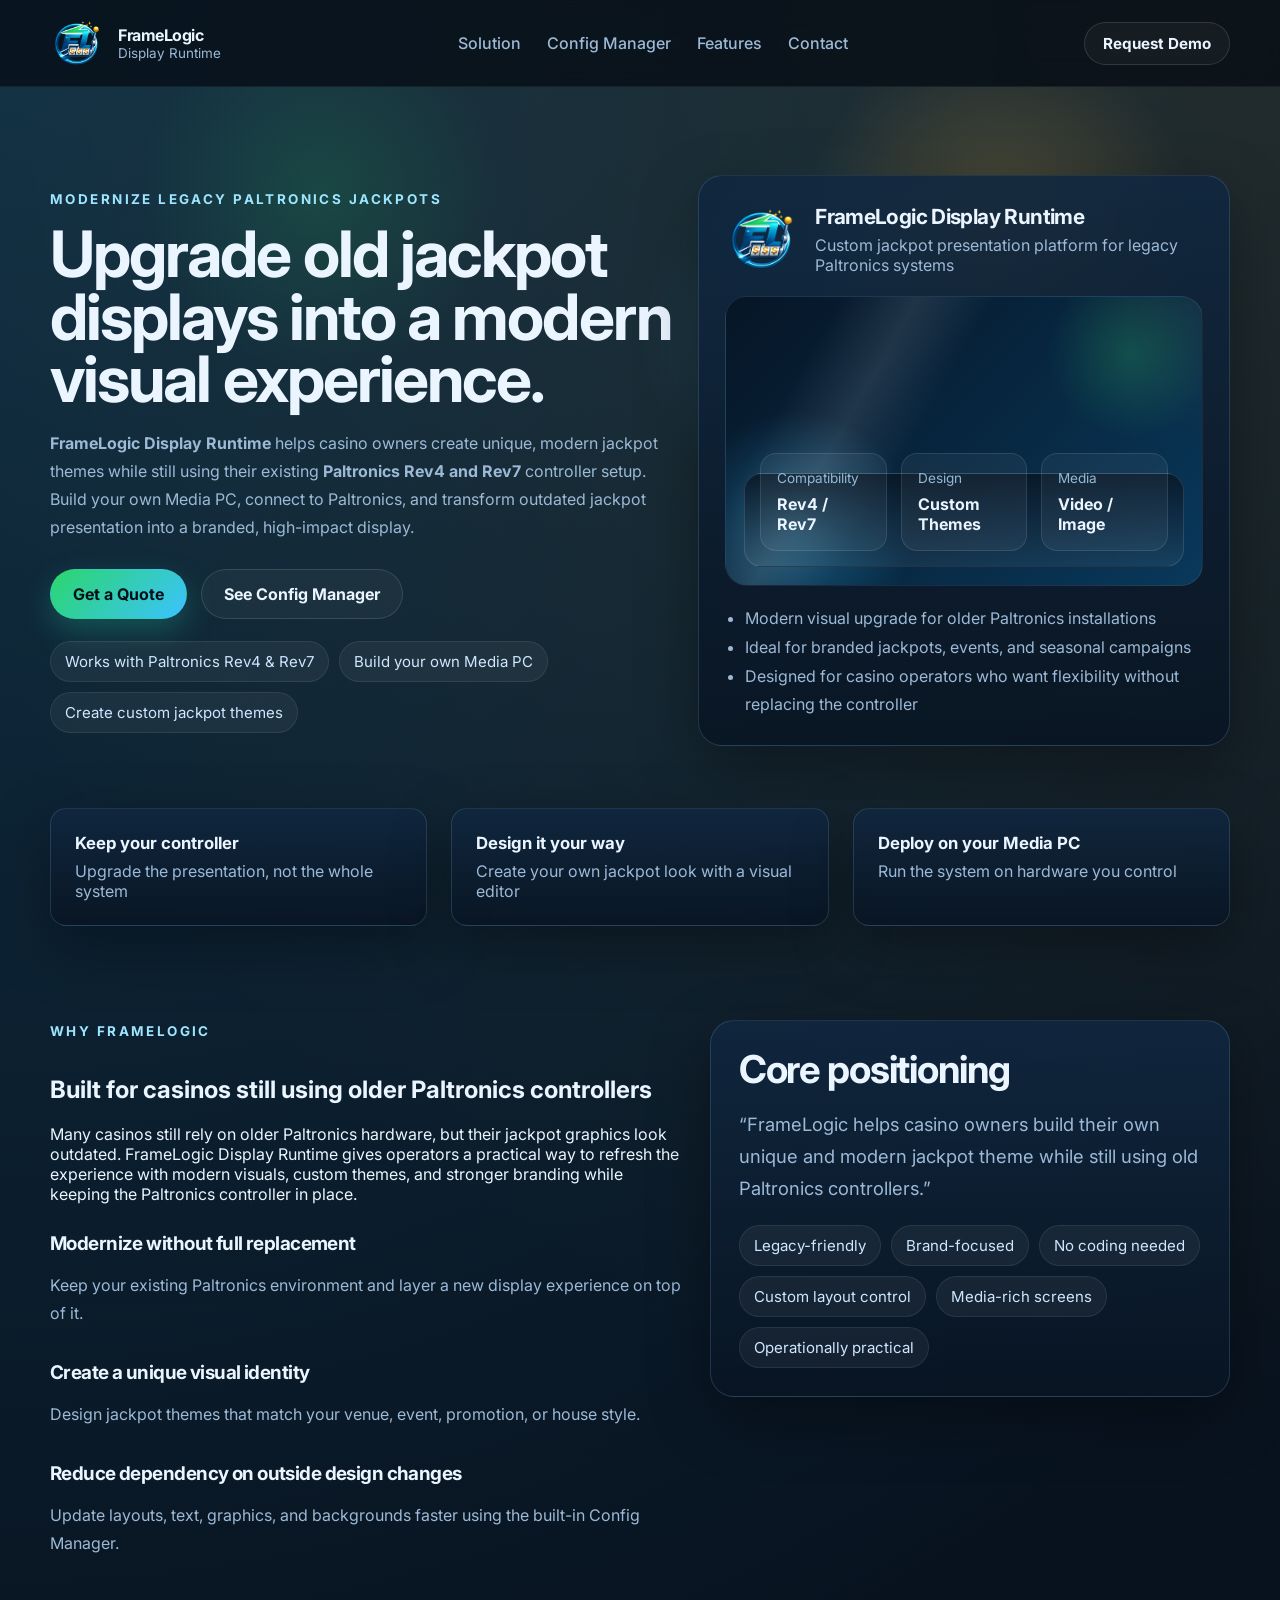
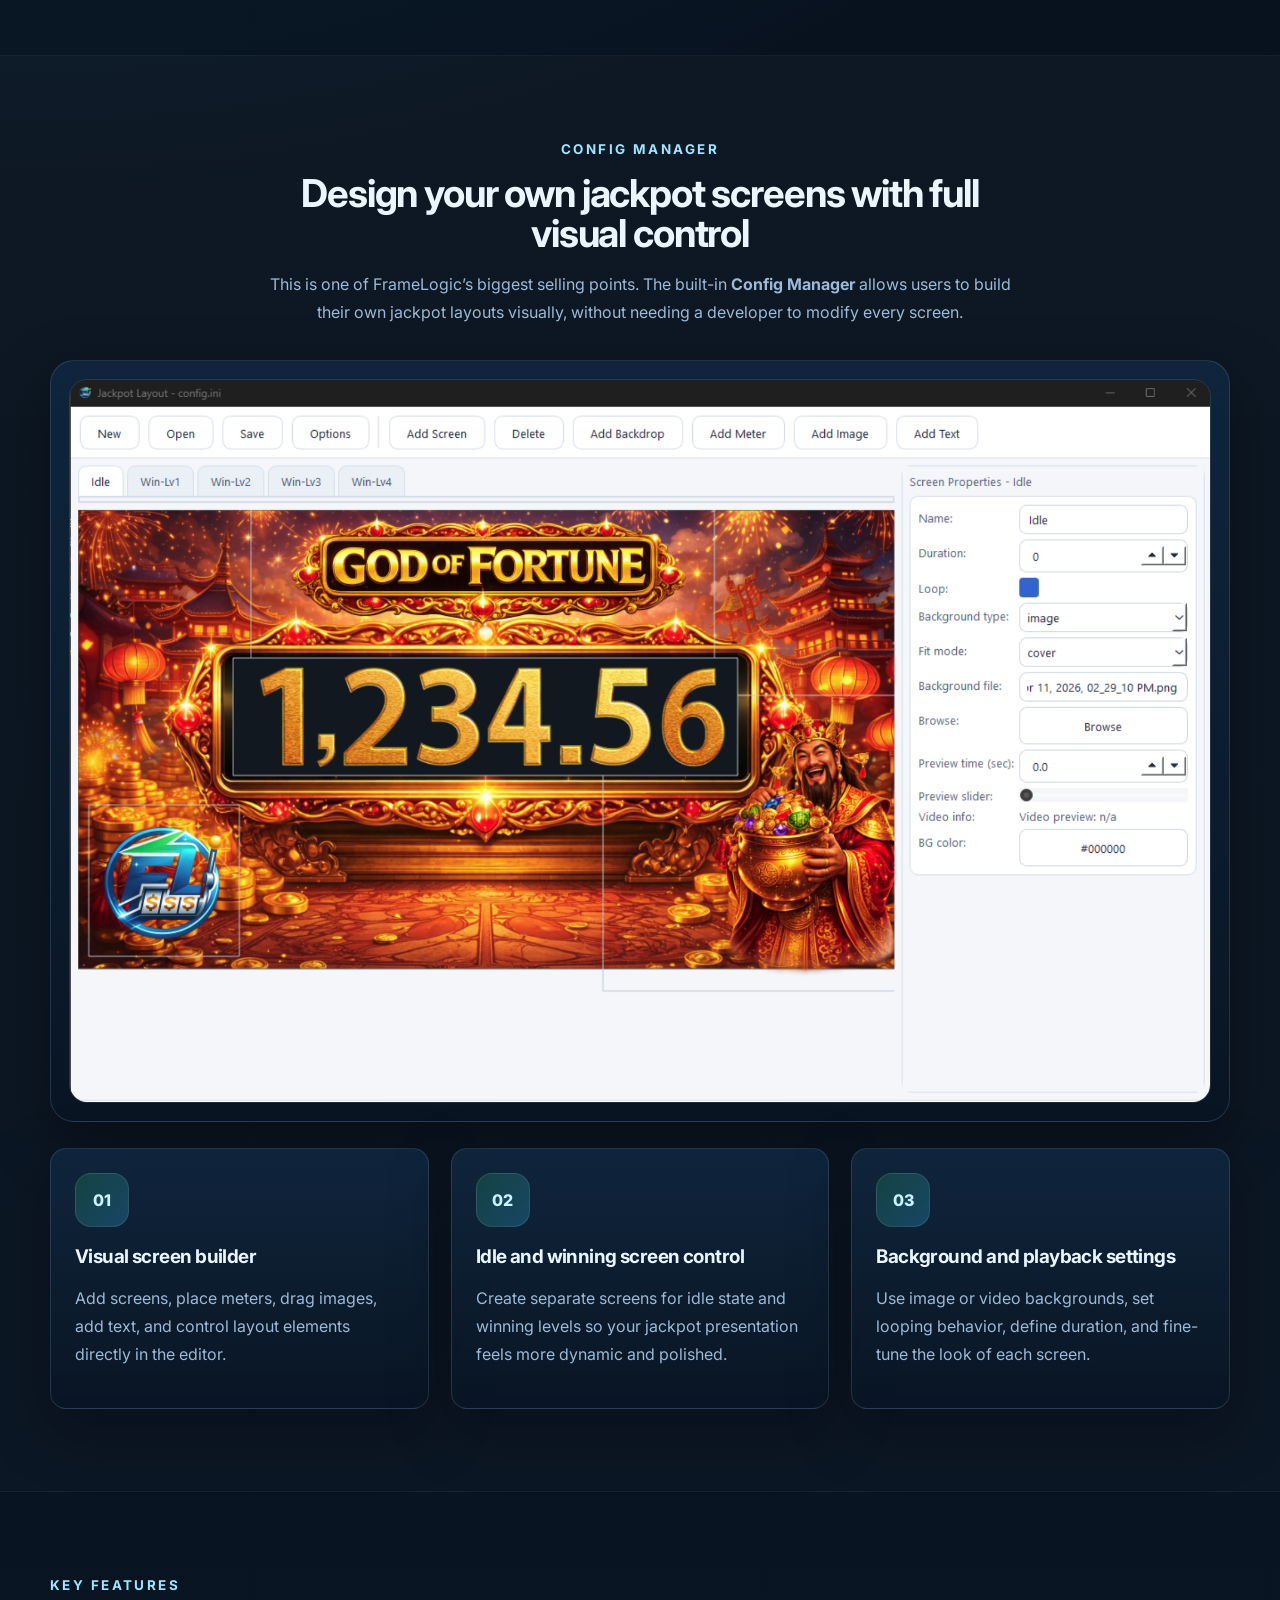
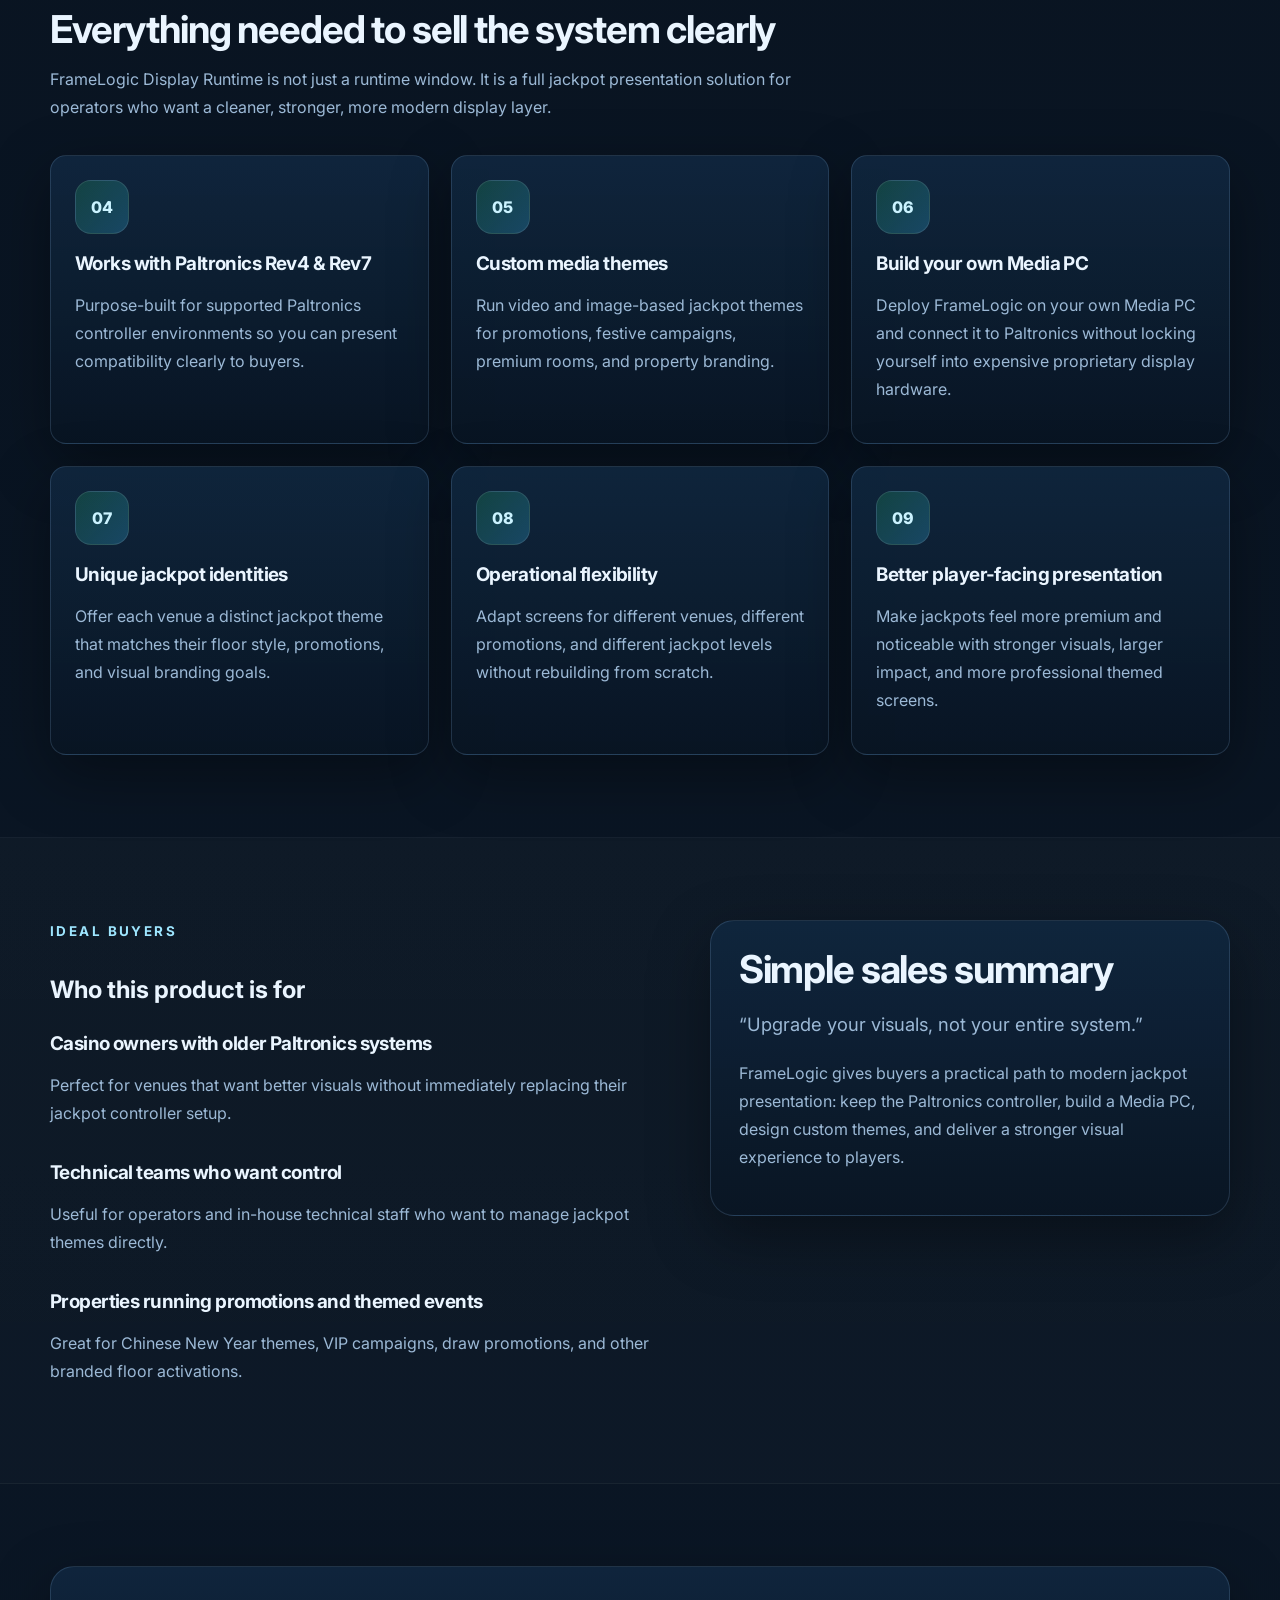
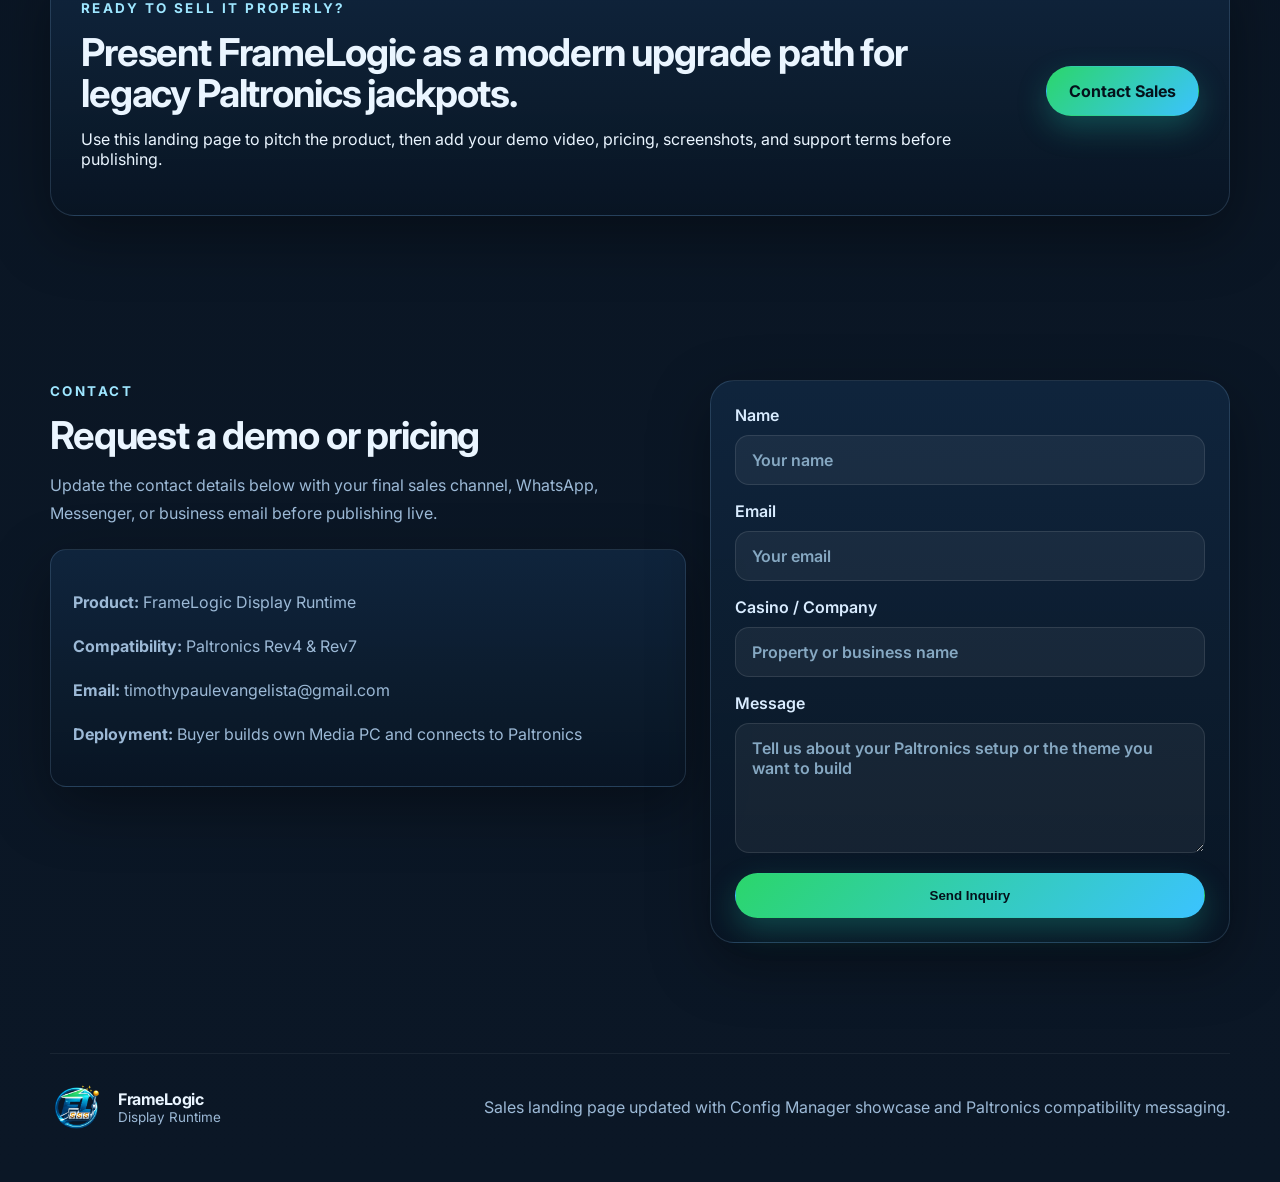
==== index.html @ c055e57c "Add files via upload" ====
<!DOCTYPE html>
<html lang="en">
<head>
  <meta charset="UTF-8" />
  <meta name="viewport" content="width=device-width, initial-scale=1.0" />
  <title>FrameLogic Display Runtime</title>
  <meta name="description" content="FrameLogic Display Runtime modernizes legacy Paltronics jackpot displays with custom themes, visual layout control, and media-rich jackpot presentation for Rev4 and Rev7 systems." />
  <link rel="preconnect" href="https://fonts.googleapis.com">
  <link rel="preconnect" href="https://fonts.gstatic.com" crossorigin>
  <link href="https://fonts.googleapis.com/css2?family=Inter:wght@400;500;600;700;800&display=swap" rel="stylesheet">
  <link rel="stylesheet" href="styles.css" />
</head>
<body>
  <header class="site-header">
    <div class="container nav-wrap">
      <a class="brand" href="#top">
        <img src="logo.png" alt="FrameLogic logo" class="brand-logo" />
        <div>
          <strong>FrameLogic</strong>
          <span>Display Runtime</span>
        </div>
      </a>

      <nav class="nav">
        <a href="#solution">Solution</a>
        <a href="#config-manager">Config Manager</a>
        <a href="#features">Features</a>
        <a href="#contact">Contact</a>
      </nav>

      <a class="btn btn-sm btn-outline" href="#contact">Request Demo</a>
    </div>
  </header>

  <main id="top">
    <section class="hero">
      <div class="hero-bg"></div>
      <div class="container hero-grid">
        <div class="hero-copy reveal">
          <span class="eyebrow">Modernize legacy Paltronics jackpots</span>
          <h1>Upgrade old jackpot displays into a modern visual experience.</h1>
          <p class="lead">
            <strong>FrameLogic Display Runtime</strong> helps casino owners create unique, modern jackpot themes while still using their existing <strong>Paltronics Rev4 and Rev7</strong> controller setup. Build your own Media PC, connect to Paltronics, and transform outdated jackpot presentation into a branded, high-impact display.
          </p>

          <div class="hero-actions">
            <a href="#contact" class="btn btn-primary">Get a Quote</a>
            <a href="#config-manager" class="btn btn-secondary">See Config Manager</a>
          </div>

          <div class="hero-points">
            <span>Works with Paltronics Rev4 &amp; Rev7</span>
            <span>Build your own Media PC</span>
            <span>Create custom jackpot themes</span>
          </div>
        </div>

        <div class="hero-card reveal delay-1">
          <div class="product-panel">
            <div class="panel-top">
              <img src="logo.png" alt="FrameLogic logo" />
              <div>
                <h2>FrameLogic Display Runtime</h2>
                <p>Custom jackpot presentation platform for legacy Paltronics systems</p>
              </div>
            </div>

            <div class="mock-screen">
              <div class="mock-overlay"></div>
              <div class="mock-stats">
                <div>
                  <span>Compatibility</span>
                  <strong>Rev4 / Rev7</strong>
                </div>
                <div>
                  <span>Design</span>
                  <strong>Custom Themes</strong>
                </div>
                <div>
                  <span>Media</span>
                  <strong>Video / Image</strong>
                </div>
              </div>
            </div>

            <ul class="mini-list">
              <li>Modern visual upgrade for older Paltronics installations</li>
              <li>Ideal for branded jackpots, events, and seasonal campaigns</li>
              <li>Designed for casino operators who want flexibility without replacing the controller</li>
            </ul>
          </div>
        </div>
      </div>
    </section>

    <section class="trust-strip">
      <div class="container trust-grid">
        <div><strong>Keep your controller</strong><span>Upgrade the presentation, not the whole system</span></div>
        <div><strong>Design it your way</strong><span>Create your own jackpot look with a visual editor</span></div>
        <div><strong>Deploy on your Media PC</strong><span>Run the system on hardware you control</span></div>
      </div>
    </section>

    <section id="solution" class="section">
      <div class="container two-col solution-grid">
        <div class="reveal">
          <span class="eyebrow">Why FrameLogic</span>
          <h2>Built for casinos still using older Paltronics controllers</h2>
          <p>
            Many casinos still rely on older Paltronics hardware, but their jackpot graphics look outdated. FrameLogic Display Runtime gives operators a practical way to refresh the experience with modern visuals, custom themes, and stronger branding while keeping the Paltronics controller in place.
          </p>
          <div class="advantage-list">
            <div>
              <h3>Modernize without full replacement</h3>
              <p>Keep your existing Paltronics environment and layer a new display experience on top of it.</p>
            </div>
            <div>
              <h3>Create a unique visual identity</h3>
              <p>Design jackpot themes that match your venue, event, promotion, or house style.</p>
            </div>
            <div>
              <h3>Reduce dependency on outside design changes</h3>
              <p>Update layouts, text, graphics, and backgrounds faster using the built-in Config Manager.</p>
            </div>
          </div>
        </div>

        <div class="value-box reveal delay-1">
          <h3>Core positioning</h3>
          <p class="quote">“FrameLogic helps casino owners build their own unique and modern jackpot theme while still using old Paltronics controllers.”</p>
          <div class="value-pills">
            <span>Legacy-friendly</span>
            <span>Brand-focused</span>
            <span>No coding needed</span>
            <span>Custom layout control</span>
            <span>Media-rich screens</span>
            <span>Operationally practical</span>
          </div>
        </div>
      </div>
    </section>

    <section id="config-manager" class="section section-alt">
      <div class="container">
        <div class="section-heading reveal narrow-center">
          <span class="eyebrow">Config Manager</span>
          <h2>Design your own jackpot screens with full visual control</h2>
          <p>
            This is one of FrameLogic’s biggest selling points. The built-in <strong>Config Manager</strong> allows users to build their own jackpot layouts visually, without needing a developer to modify every screen.
          </p>
        </div>

        <div class="showcase-card reveal">
          <img src="config-manager.png" alt="FrameLogic Config Manager screenshot showing jackpot layout editor" class="showcase-image" />
        </div>

        <div class="card-grid three top-gap">
          <article class="feature-card reveal">
            <div class="icon">01</div>
            <h3>Visual screen builder</h3>
            <p>Add screens, place meters, drag images, add text, and control layout elements directly in the editor.</p>
          </article>

          <article class="feature-card reveal delay-1">
            <div class="icon">02</div>
            <h3>Idle and winning screen control</h3>
            <p>Create separate screens for idle state and winning levels so your jackpot presentation feels more dynamic and polished.</p>
          </article>

          <article class="feature-card reveal delay-2">
            <div class="icon">03</div>
            <h3>Background and playback settings</h3>
            <p>Use image or video backgrounds, set looping behavior, define duration, and fine-tune the look of each screen.</p>
          </article>
        </div>
      </div>
    </section>

    <section id="features" class="section">
      <div class="container">
        <div class="section-heading reveal">
          <span class="eyebrow">Key features</span>
          <h2>Everything needed to sell the system clearly</h2>
          <p>
            FrameLogic Display Runtime is not just a runtime window. It is a full jackpot presentation solution for operators who want a cleaner, stronger, more modern display layer.
          </p>
        </div>

        <div class="card-grid three">
          <article class="feature-card reveal">
            <div class="icon">04</div>
            <h3>Works with Paltronics Rev4 &amp; Rev7</h3>
            <p>Purpose-built for supported Paltronics controller environments so you can present compatibility clearly to buyers.</p>
          </article>

          <article class="feature-card reveal delay-1">
            <div class="icon">05</div>
            <h3>Custom media themes</h3>
            <p>Run video and image-based jackpot themes for promotions, festive campaigns, premium rooms, and property branding.</p>
          </article>

          <article class="feature-card reveal delay-2">
            <div class="icon">06</div>
            <h3>Build your own Media PC</h3>
            <p>Deploy FrameLogic on your own Media PC and connect it to Paltronics without locking yourself into expensive proprietary display hardware.</p>
          </article>

          <article class="feature-card reveal">
            <div class="icon">07</div>
            <h3>Unique jackpot identities</h3>
            <p>Offer each venue a distinct jackpot theme that matches their floor style, promotions, and visual branding goals.</p>
          </article>

          <article class="feature-card reveal delay-1">
            <div class="icon">08</div>
            <h3>Operational flexibility</h3>
            <p>Adapt screens for different venues, different promotions, and different jackpot levels without rebuilding from scratch.</p>
          </article>

          <article class="feature-card reveal delay-2">
            <div class="icon">09</div>
            <h3>Better player-facing presentation</h3>
            <p>Make jackpots feel more premium and noticeable with stronger visuals, larger impact, and more professional themed screens.</p>
          </article>
        </div>
      </div>
    </section>

    <section class="section section-alt">
      <div class="container two-col">
        <div class="reveal">
          <span class="eyebrow">Ideal buyers</span>
          <h2>Who this product is for</h2>
          <div class="advantage-list">
            <div>
              <h3>Casino owners with older Paltronics systems</h3>
              <p>Perfect for venues that want better visuals without immediately replacing their jackpot controller setup.</p>
            </div>
            <div>
              <h3>Technical teams who want control</h3>
              <p>Useful for operators and in-house technical staff who want to manage jackpot themes directly.</p>
            </div>
            <div>
              <h3>Properties running promotions and themed events</h3>
              <p>Great for Chinese New Year themes, VIP campaigns, draw promotions, and other branded floor activations.</p>
            </div>
          </div>
        </div>

        <div class="value-box reveal delay-1">
          <h3>Simple sales summary</h3>
          <p class="quote">“Upgrade your visuals, not your entire system.”</p>
          <p>
            FrameLogic gives buyers a practical path to modern jackpot presentation: keep the Paltronics controller, build a Media PC, design custom themes, and deliver a stronger visual experience to players.
          </p>
        </div>
      </div>
    </section>

    <section class="section cta-section">
      <div class="container cta-box reveal">
        <div>
          <span class="eyebrow">Ready to sell it properly?</span>
          <h2>Present FrameLogic as a modern upgrade path for legacy Paltronics jackpots.</h2>
          <p>
            Use this landing page to pitch the product, then add your demo video, pricing, screenshots, and support terms before publishing.
          </p>
        </div>
        <a href="#contact" class="btn btn-primary">Contact Sales</a>
      </div>
    </section>

    <section id="contact" class="section">
      <div class="container two-col contact-grid">
        <div class="reveal">
          <span class="eyebrow">Contact</span>
          <h2>Request a demo or pricing</h2>
          <p>
            Update the contact details below with your final sales channel, WhatsApp, Messenger, or business email before publishing live.
          </p>
          <div class="contact-card">
            <p><strong>Product:</strong> FrameLogic Display Runtime</p>
            <p><strong>Compatibility:</strong> Paltronics Rev4 &amp; Rev7</p>
            <p><strong>Email:</strong> timothypaulevangelista@gmail.com</p>
            <p><strong>Deployment:</strong> Buyer builds own Media PC and connects to Paltronics</p>
          </div>
        </div>

        <form class="contact-form reveal delay-1" onsubmit="event.preventDefault(); alert('This is a demo landing page. Connect this form to your email service or backend before going live.');">
          <label>
            Name
            <input type="text" placeholder="Your name" required>
          </label>
          <label>
            Email
            <input type="email" placeholder="Your email" required>
          </label>
          <label>
            Casino / Company
            <input type="text" placeholder="Property or business name">
          </label>
          <label>
            Message
            <textarea rows="5" placeholder="Tell us about your Paltronics setup or the theme you want to build"></textarea>
          </label>
          <button type="submit" class="btn btn-primary btn-full">Send Inquiry</button>
        </form>
      </div>
    </section>
  </main>

  <footer class="site-footer">
    <div class="container footer-wrap">
      <div class="brand footer-brand">
        <img src="logo.png" alt="FrameLogic logo" class="brand-logo" />
        <div>
          <strong>FrameLogic</strong>
          <span>Display Runtime</span>
        </div>
      </div>
      <p>Sales landing page updated with Config Manager showcase and Paltronics compatibility messaging.</p>
    </div>
  </footer>

  <script src="script.js"></script>
</body>
</html>
---- styles.css ----
:root {
  --bg: #07111d;
  --panel: rgba(11, 25, 41, 0.78);
  --panel-solid: #0d1d30;
  --panel-soft: #102740;
  --text: #eaf5ff;
  --muted: #9cb9d6;
  --line: rgba(145, 190, 230, 0.18);
  --blue: #3bc3ff;
  --blue-deep: #0d8cff;
  --green: #2bd66b;
  --gold: #ffbf47;
  --shadow: 0 20px 60px rgba(0, 0, 0, 0.35);
  --radius: 24px;
  --radius-sm: 16px;
  --container: 1180px;
}

* { box-sizing: border-box; }
html { scroll-behavior: smooth; }
body {
  margin: 0;
  font-family: 'Inter', system-ui, sans-serif;
  background:
    radial-gradient(circle at top right, rgba(255, 191, 71, 0.10), transparent 24%),
    radial-gradient(circle at top left, rgba(59, 195, 255, 0.18), transparent 30%),
    linear-gradient(180deg, #07111d 0%, #0b1726 100%);
  color: var(--text);
}

a { color: inherit; text-decoration: none; }
img { display: block; max-width: 100%; }

.container {
  width: min(var(--container), calc(100% - 32px));
  margin: 0 auto;
}

.site-header {
  position: sticky;
  top: 0;
  z-index: 50;
  background: rgba(5, 11, 19, 0.72);
  backdrop-filter: blur(14px);
  border-bottom: 1px solid rgba(255,255,255,0.06);
}

.nav-wrap,
.footer-wrap,
.two-col,
.hero-grid,
.trust-grid,
.cta-box,
.contact-grid {
  display: grid;
  gap: 24px;
}

.nav-wrap {
  grid-template-columns: auto 1fr auto;
  align-items: center;
  padding: 16px 0;
}

.brand {
  display: inline-flex;
  align-items: center;
  gap: 14px;
}

.brand-logo {
  width: 54px;
  height: 54px;
  object-fit: contain;
}

.brand strong,
.panel-top h2,
.section-heading h2,
.hero h1,
.value-box h3,
.cta-box h2,
.contact-grid h2,
.feature-card h3,
.use-card h3,
.advantage-list h3 {
  letter-spacing: -0.03em;
}

.brand span {
  display: block;
  font-size: 0.84rem;
  color: var(--muted);
}

.nav {
  display: inline-flex;
  justify-content: center;
  gap: 26px;
  color: var(--muted);
  font-weight: 500;
}

.nav a:hover { color: white; }

.btn {
  display: inline-flex;
  justify-content: center;
  align-items: center;
  gap: 10px;
  padding: 14px 22px;
  border-radius: 999px;
  font-weight: 700;
  border: 1px solid transparent;
  transition: transform .22s ease, box-shadow .22s ease, background .22s ease;
}
.btn:hover { transform: translateY(-2px); }
.btn-sm { padding: 11px 18px; font-size: 0.95rem; }
.btn-primary {
  color: #04111b;
  background: linear-gradient(135deg, var(--green), var(--blue));
  box-shadow: 0 12px 30px rgba(31, 197, 168, 0.28);
}
.btn-secondary,
.btn-outline {
  color: var(--text);
  background: rgba(255,255,255,0.04);
  border-color: rgba(255,255,255,0.12);
}
.btn-full { width: 100%; }

.hero {
  position: relative;
  overflow: clip;
  padding: 88px 0 54px;
}

.hero-bg {
  position: absolute;
  inset: 0;
  background:
    radial-gradient(circle at 78% 20%, rgba(255, 191, 71, 0.22), transparent 17%),
    radial-gradient(circle at 65% 35%, rgba(59, 195, 255, 0.20), transparent 20%),
    radial-gradient(circle at 25% 15%, rgba(43, 214, 107, 0.14), transparent 16%);
  pointer-events: none;
}

.hero-grid {
  grid-template-columns: 1.08fr 0.92fr;
  align-items: center;
}

.eyebrow {
  display: inline-block;
  margin-bottom: 16px;
  color: #9ee6ff;
  font-size: 0.84rem;
  text-transform: uppercase;
  letter-spacing: 0.18em;
  font-weight: 700;
}

.hero h1 {
  margin: 0 0 18px;
  font-size: clamp(2.6rem, 5vw, 5rem);
  line-height: 0.98;
}

.lead,
.section-heading p,
.advantage-list p,
.use-card p,
.feature-card p,
.contact-grid p,
.value-box p,
.hero-copy p {
  color: var(--muted);
  line-height: 1.75;
}

.hero-actions {
  display: flex;
  flex-wrap: wrap;
  gap: 14px;
  margin: 28px 0 22px;
}

.hero-points {
  display: flex;
  flex-wrap: wrap;
  gap: 10px;
}

.hero-points span,
.value-pills span {
  padding: 10px 14px;
  border-radius: 999px;
  background: rgba(255,255,255,0.05);
  border: 1px solid rgba(255,255,255,0.08);
  color: #cde7ff;
  font-size: 0.94rem;
}

.hero-card,
.feature-card,
.use-card,
.value-box,
.contact-card,
.contact-form,
.cta-box,
.trust-grid > div,
.showcase-card {
  border: 1px solid var(--line);
  background: linear-gradient(180deg, rgba(16, 39, 64, 0.88), rgba(9, 21, 35, 0.92));
  box-shadow: var(--shadow);
}

.hero-card,
.value-box,
.contact-form,
.cta-box,
.showcase-card { border-radius: var(--radius); }
.feature-card,
.use-card,
.contact-card,
.trust-grid > div { border-radius: var(--radius-sm); }

.product-panel { padding: 26px; }
.panel-top {
  display: flex;
  gap: 16px;
  align-items: center;
  margin-bottom: 20px;
}
.panel-top img {
  width: 74px;
  height: 74px;
  object-fit: contain;
}
.panel-top h2 {
  margin: 0 0 6px;
  font-size: 1.3rem;
}
.panel-top p {
  margin: 0;
  color: var(--muted);
}

.mock-screen {
  position: relative;
  min-height: 290px;
  border-radius: 22px;
  overflow: hidden;
  background:
    linear-gradient(135deg, rgba(6, 21, 38, 0.85), rgba(7, 58, 92, 0.75)),
    radial-gradient(circle at top right, rgba(255,191,71,.25), transparent 26%),
    linear-gradient(135deg, #091728, #0f3459);
  border: 1px solid rgba(255,255,255,0.08);
}

.mock-screen::before {
  content: "";
  position: absolute;
  inset: 0;
  background:
    linear-gradient(120deg, transparent 18%, rgba(255,255,255,0.10) 30%, transparent 42%),
    radial-gradient(circle at 15% 80%, rgba(59,195,255,0.32), transparent 25%),
    radial-gradient(circle at 85% 20%, rgba(43,214,107,0.20), transparent 18%);
  animation: sweep 6s linear infinite;
}

.mock-overlay {
  position: absolute;
  inset: auto 18px 18px 18px;
  height: 94px;
  border-radius: 18px;
  background: linear-gradient(180deg, rgba(8,20,34,.76), rgba(255,255,255,.06));
  border: 1px solid rgba(255,255,255,0.12);
  backdrop-filter: blur(5px);
}

.mock-stats {
  position: absolute;
  inset: auto 34px 34px 34px;
  display: grid;
  grid-template-columns: repeat(3, 1fr);
  gap: 14px;
}

.mock-stats div {
  padding: 16px;
  border-radius: 16px;
  background: rgba(255,255,255,0.05);
  border: 1px solid rgba(255,255,255,0.10);
}

.mock-stats span {
  display: block;
  margin-bottom: 8px;
  color: #91bad7;
  font-size: 0.85rem;
}
.mock-stats strong {
  font-size: 1rem;
}

.mini-list {
  margin: 18px 0 0;
  padding-left: 20px;
  color: var(--muted);
  line-height: 1.8;
}

.trust-strip {
  padding: 8px 0 12px;
}
.trust-grid {
  grid-template-columns: repeat(3, 1fr);
}
.trust-grid > div {
  padding: 24px;
}
.trust-grid strong {
  display: block;
  margin-bottom: 8px;
  font-size: 1.05rem;
}
.trust-grid span { color: var(--muted); }

.section {
  padding: 82px 0;
}
.section-alt {
  background: linear-gradient(180deg, rgba(255,255,255,0.02), rgba(255,255,255,0.01));
  border-top: 1px solid rgba(255,255,255,0.04);
  border-bottom: 1px solid rgba(255,255,255,0.04);
}

.section-heading {
  max-width: 760px;
  margin-bottom: 34px;
}
.narrow-center {
  margin-left: auto;
  margin-right: auto;
  text-align: center;
}
.section-heading h2,
.contact-grid h2,
.cta-box h2,
.value-box h3 {
  margin: 0 0 16px;
  font-size: clamp(2rem, 3vw, 3.2rem);
  line-height: 1.05;
}

.card-grid {
  display: grid;
  gap: 22px;
}
.card-grid.three { grid-template-columns: repeat(3, 1fr); }
.top-gap { margin-top: 26px; }

.feature-card,
.use-card {
  padding: 24px;
}

.icon {
  width: 54px;
  height: 54px;
  display: grid;
  place-items: center;
  margin-bottom: 18px;
  border-radius: 16px;
  background: linear-gradient(135deg, rgba(43,214,107,0.18), rgba(59,195,255,0.24));
  border: 1px solid rgba(255,255,255,0.1);
  font-weight: 800;
  color: #cbf3ff;
}

.feature-card h3,
.use-card h3,
.advantage-list h3 {
  margin: 0 0 12px;
  font-size: 1.18rem;
}

.two-col {
  grid-template-columns: 1.1fr 0.9fr;
  align-items: start;
}
.advantage-list {
  display: grid;
  gap: 18px;
  margin-top: 28px;
}
.value-box {
  padding: 28px;
}
.quote {
  font-size: 1.15rem;
  color: #dcecff;
}
.value-pills {
  display: flex;
  flex-wrap: wrap;
  gap: 10px;
  margin-top: 20px;
}

.showcase-card {
  padding: 18px;
  overflow: hidden;
}
.showcase-image {
  width: 100%;
  border-radius: 18px;
  border: 1px solid rgba(255,255,255,0.10);
}

.cta-box {
  grid-template-columns: 1fr auto;
  align-items: center;
  padding: 30px;
}

.contact-grid { align-items: start; }
.contact-card {
  padding: 22px;
  margin-top: 22px;
}
.contact-form {
  padding: 24px;
}
.contact-form label {
  display: block;
  margin-bottom: 16px;
  color: #d9ecff;
  font-weight: 600;
}
.contact-form input,
.contact-form textarea {
  width: 100%;
  margin-top: 10px;
  padding: 14px 16px;
  border-radius: 14px;
  border: 1px solid rgba(255,255,255,0.10);
  background: rgba(255,255,255,0.05);
  color: white;
  font: inherit;
}
.contact-form input::placeholder,
.contact-form textarea::placeholder { color: #86a8c2; }

.site-footer {
  padding: 28px 0 48px;
}
.footer-wrap {
  grid-template-columns: auto 1fr;
  align-items: center;
  border-top: 1px solid rgba(255,255,255,0.06);
  padding-top: 26px;
}
.footer-wrap p {
  margin: 0;
  text-align: right;
  color: var(--muted);
}

.reveal {
  opacity: 0;
  transform: translateY(18px);
  transition: opacity .7s ease, transform .7s ease;
}
.reveal.visible {
  opacity: 1;
  transform: translateY(0);
}
.delay-1 { transition-delay: .12s; }
.delay-2 { transition-delay: .24s; }

@keyframes sweep {
  0% { transform: translateX(-28%); }
  100% { transform: translateX(28%); }
}

@media (max-width: 1024px) {
  .hero-grid,
  .two-col,
  .card-grid.three,
  .trust-grid,
  .cta-box,
  .contact-grid,
  .nav-wrap {
    grid-template-columns: 1fr;
  }

  .nav {
    justify-content: flex-start;
    flex-wrap: wrap;
    gap: 16px;
  }

  .cta-box { text-align: left; }
  .footer-wrap {
    grid-template-columns: 1fr;
    gap: 16px;
  }
  .footer-wrap p { text-align: left; }
}

@media (max-width: 640px) {
  .hero { padding-top: 56px; }
  .section { padding: 64px 0; }
  .hero-actions,
  .hero-points,
  .value-pills {
    flex-direction: column;
    align-items: stretch;
  }
  .mock-stats { grid-template-columns: 1fr; }
  .brand-logo { width: 46px; height: 46px; }
  .product-panel,
  .value-box,
  .contact-form,
  .cta-box,
  .showcase-card { padding: 20px; }
}
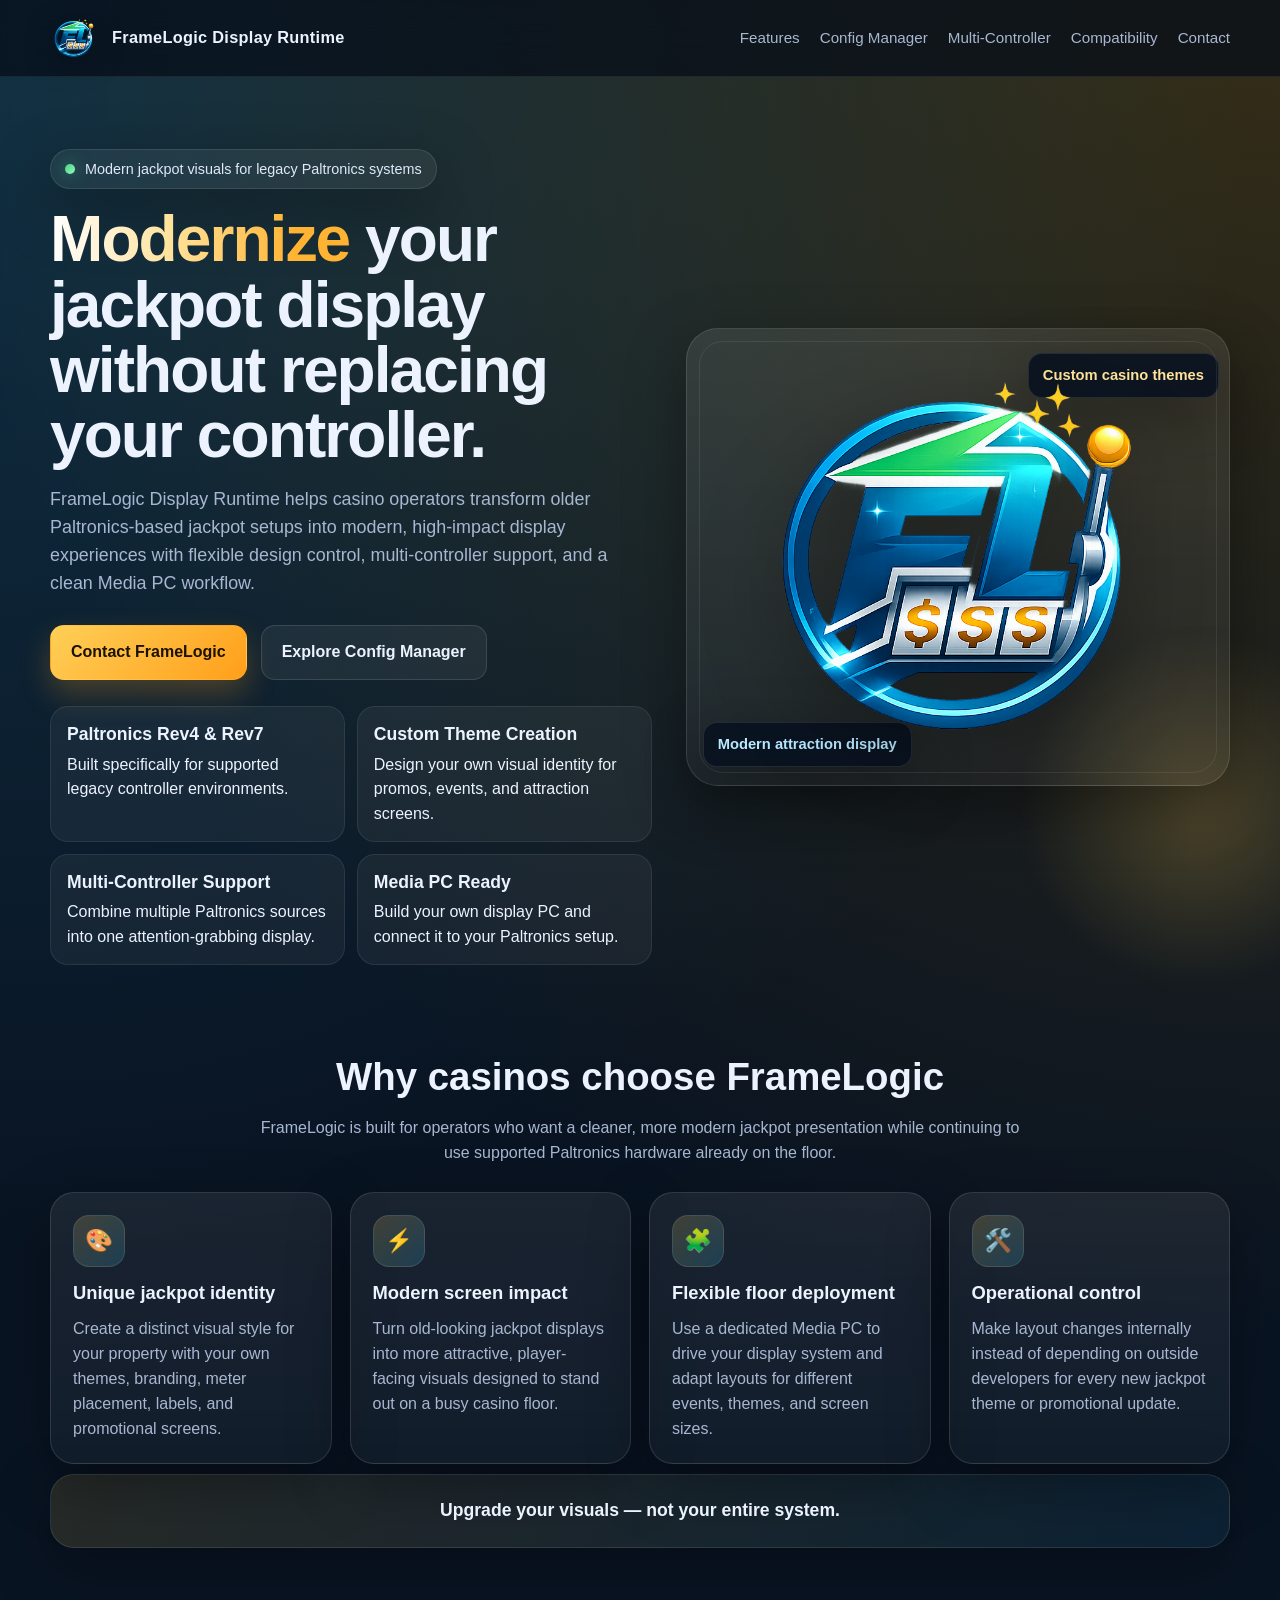
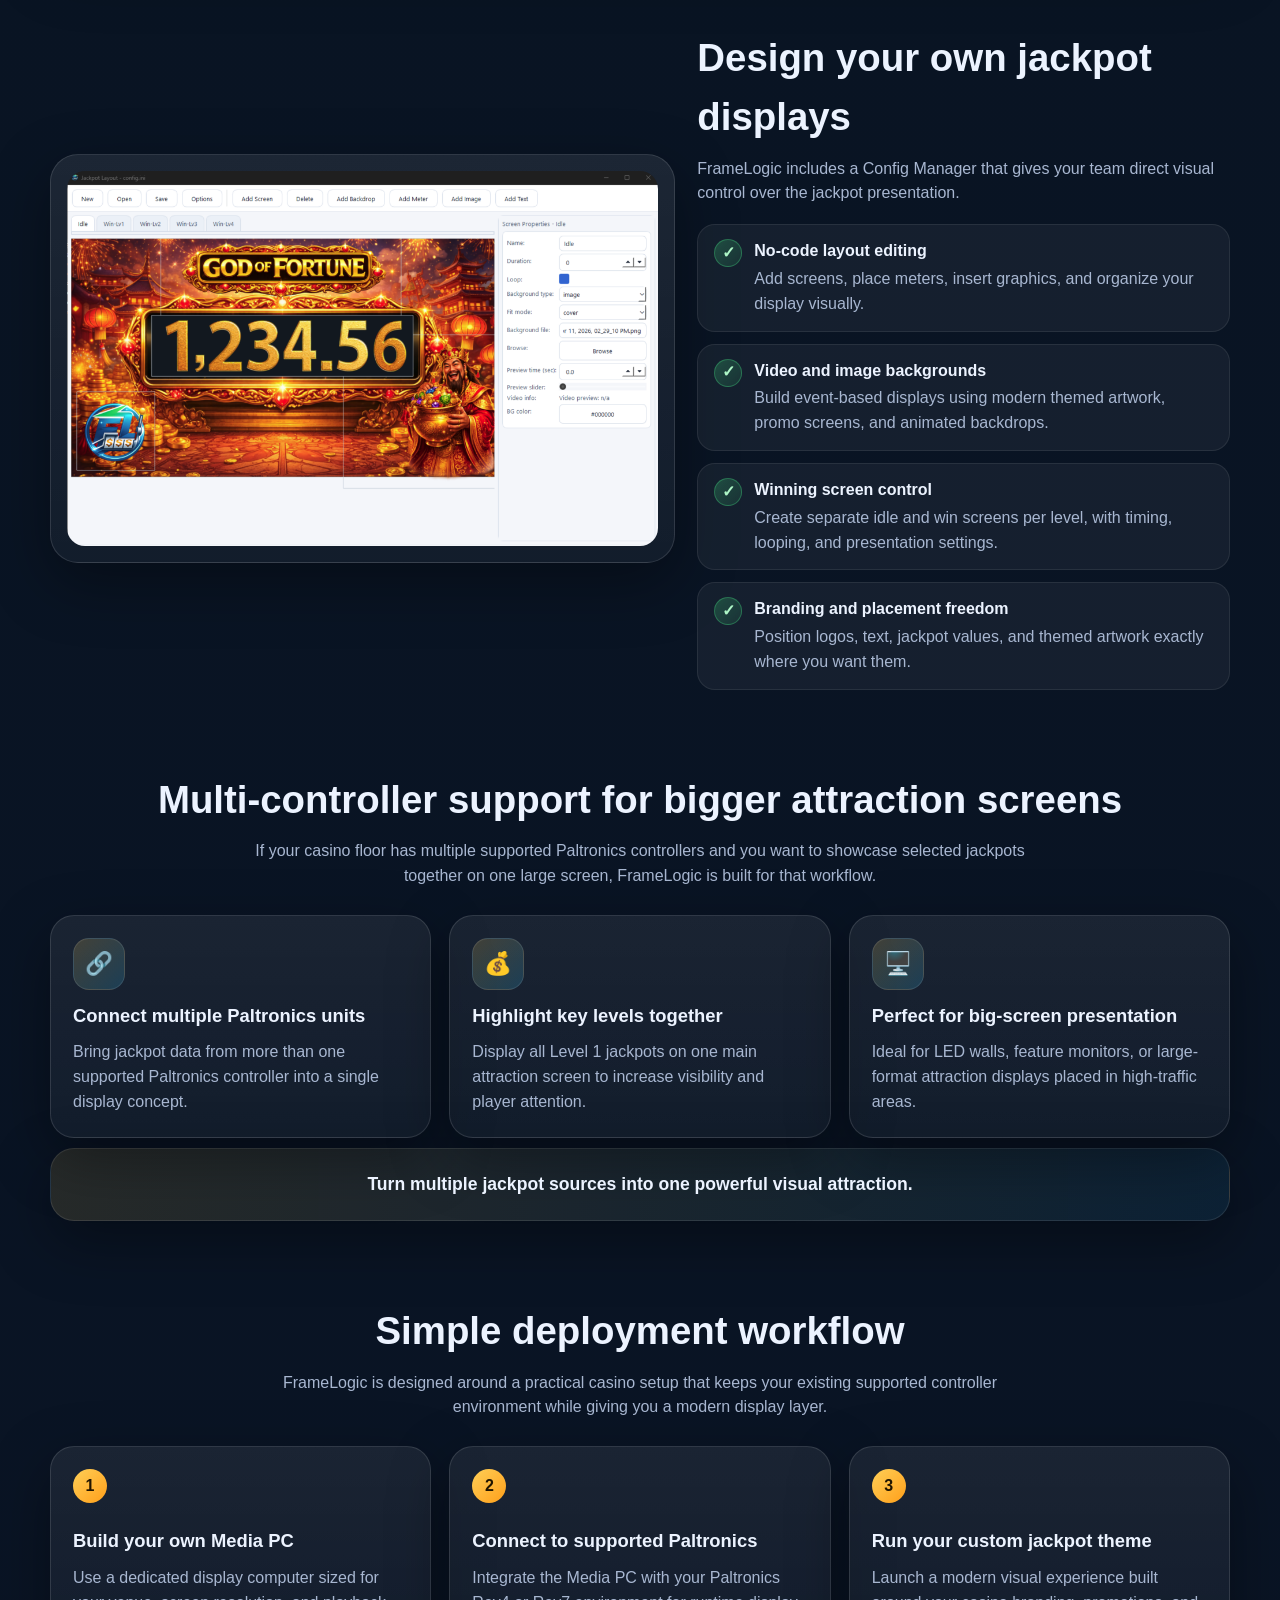
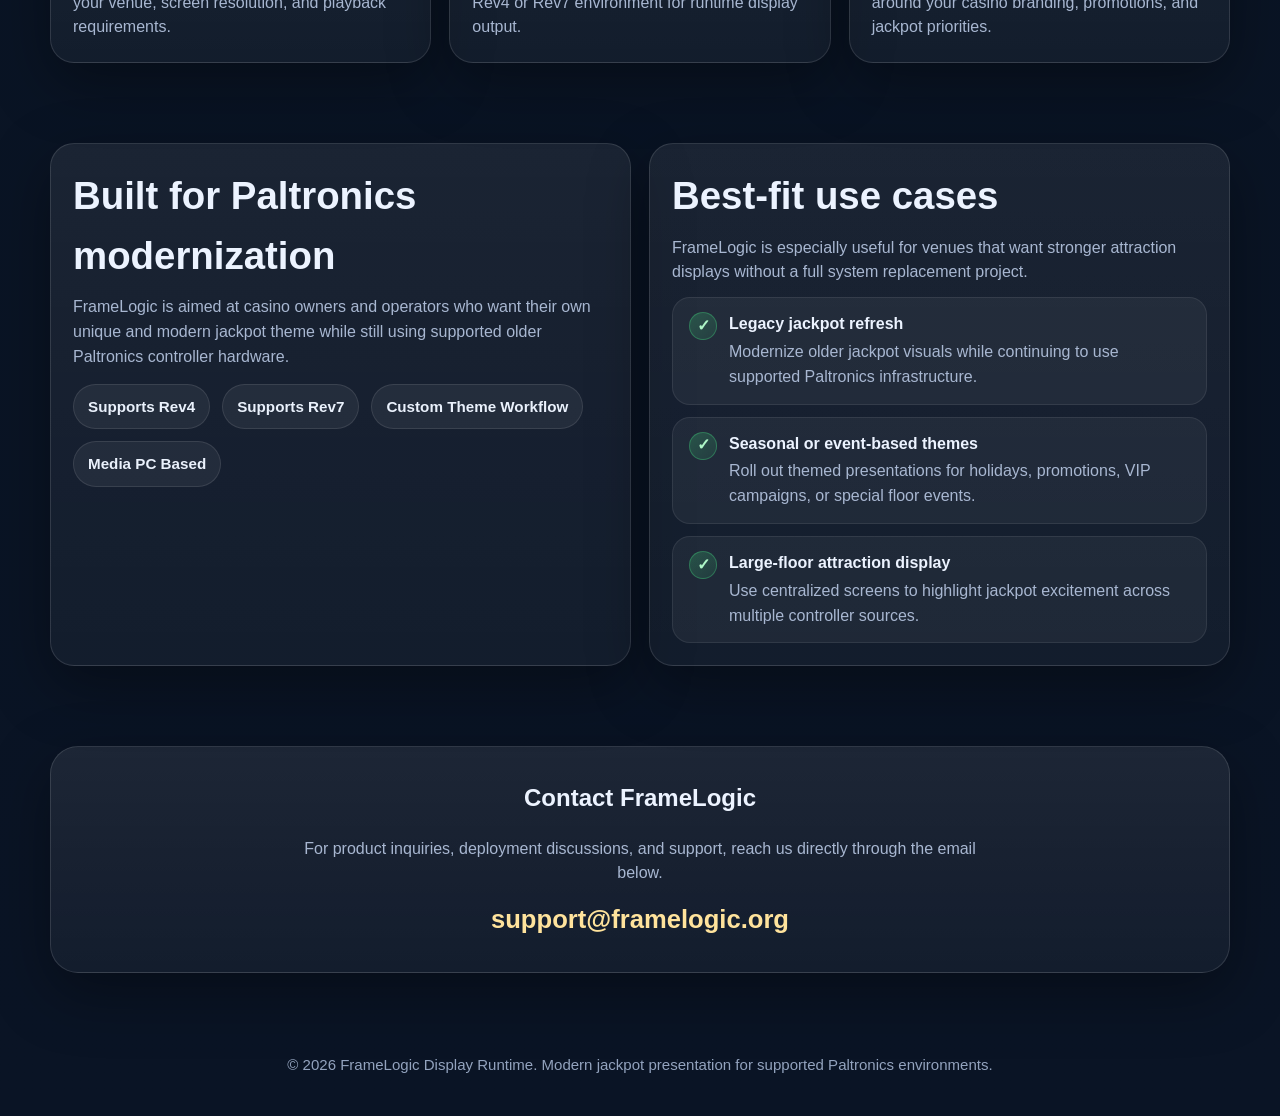
==== commit 4128b0ff: "Add files via upload" ====
--- a/index.html
+++ b/index.html
@@ -4,324 +4,385 @@
   <meta charset="UTF-8" />
   <meta name="viewport" content="width=device-width, initial-scale=1.0" />
   <title>FrameLogic Display Runtime</title>
-  <meta name="description" content="FrameLogic Display Runtime modernizes legacy Paltronics jackpot displays with custom themes, visual layout control, and media-rich jackpot presentation for Rev4 and Rev7 systems." />
-  <link rel="preconnect" href="https://fonts.googleapis.com">
-  <link rel="preconnect" href="https://fonts.gstatic.com" crossorigin>
-  <link href="https://fonts.googleapis.com/css2?family=Inter:wght@400;500;600;700;800&display=swap" rel="stylesheet">
-  <link rel="stylesheet" href="styles.css" />
+  <meta name="description" content="Modern jackpot display runtime for Paltronics Rev4 & Rev7. Create custom themes, modernize legacy displays, and combine multiple controllers into one attraction screen." />
+  <style>
+    :root{
+      --bg:#07111f;
+      --bg2:#0d1c31;
+      --card:rgba(255,255,255,.07);
+      --line:rgba(255,255,255,.12);
+      --text:#ecf3ff;
+      --muted:#a8b7d1;
+      --gold:#ffcf57;
+      --gold2:#ff9f1a;
+      --blue:#33c5ff;
+      --green:#42d67e;
+      --shadow:0 20px 60px rgba(0,0,0,.35);
+      --radius:24px;
+      --max:1180px;
+    }
+    *{box-sizing:border-box}
+    html{scroll-behavior:smooth}
+    body{
+      margin:0;
+      font-family:Inter,Segoe UI,Arial,sans-serif;
+      color:var(--text);
+      background:
+        radial-gradient(circle at top right, rgba(255,179,0,.18), transparent 30%),
+        radial-gradient(circle at top left, rgba(51,197,255,.18), transparent 28%),
+        linear-gradient(180deg, #08101c, #091423 34%, #0a1425 100%);
+      line-height:1.55;
+    }
+    a{color:inherit;text-decoration:none}
+    .container{width:min(var(--max), calc(100% - 40px)); margin:0 auto}
+    .topbar{
+      position:sticky; top:0; z-index:30;
+      backdrop-filter: blur(16px);
+      background:rgba(6,13,24,.72);
+      border-bottom:1px solid rgba(255,255,255,.08);
+    }
+    .nav{display:flex; align-items:center; justify-content:space-between; padding:14px 0}
+    .brand{display:flex; align-items:center; gap:14px; font-weight:800; letter-spacing:.3px}
+    .brand img{width:48px; height:48px; object-fit:contain; filter:drop-shadow(0 6px 16px rgba(0,0,0,.28))}
+    .brand span{font-size:1.02rem}
+    .navlinks{display:flex; gap:20px; color:var(--muted); font-size:.95rem}
+    .navlinks a:hover{color:#fff}
+
+    .hero{position:relative; overflow:hidden}
+    .hero::before{
+      content:""; position:absolute; inset:auto -10% 0 auto; width:420px; height:420px;
+      background:radial-gradient(circle, rgba(255,207,87,.22), transparent 60%);
+      filter:blur(10px);
+    }
+    .hero-grid{display:grid; grid-template-columns:1.05fr .95fr; gap:34px; align-items:center; padding:72px 0 56px}
+    .eyebrow{
+      display:inline-flex; gap:10px; align-items:center; padding:8px 14px; border-radius:999px;
+      background:rgba(255,255,255,.06); border:1px solid rgba(255,255,255,.1); color:#dfe9fa; font-size:.9rem;
+      box-shadow:var(--shadow);
+    }
+    .eyebrow .dot{width:10px;height:10px;border-radius:50%;background:linear-gradient(135deg,var(--green),#9cf7bf);box-shadow:0 0 16px rgba(66,214,126,.65)}
+    h1{
+      font-size:clamp(2.5rem, 5vw, 4.8rem); line-height:1.02; margin:18px 0 18px;
+      letter-spacing:-.03em;
+    }
+    .grad{
+      background:linear-gradient(90deg, #fff 0%, #ffe39c 40%, #ffb332 82%);
+      -webkit-background-clip:text; background-clip:text; color:transparent;
+    }
+    .lead{font-size:1.12rem; color:var(--muted); max-width:700px; margin-bottom:28px}
+    .hero-cta{display:flex; gap:14px; flex-wrap:wrap; margin-bottom:20px}
+    .btn{
+      display:inline-flex; align-items:center; justify-content:center; gap:10px;
+      padding:14px 20px; border-radius:14px; font-weight:700; transition:.22s ease;
+      border:1px solid transparent;
+    }
+    .btn.primary{background:linear-gradient(135deg,var(--gold),var(--gold2)); color:#1b1200; box-shadow:0 14px 30px rgba(255,159,26,.25)}
+    .btn.secondary{background:rgba(255,255,255,.06); border-color:rgba(255,255,255,.12)}
+    .btn:hover{transform:translateY(-2px)}
+    .hero-points{display:grid; grid-template-columns:repeat(2,minmax(0,1fr)); gap:12px; margin-top:26px}
+    .hero-points div,.mini-card{
+      background:rgba(255,255,255,.05); border:1px solid rgba(255,255,255,.08); border-radius:18px; padding:14px 16px;
+    }
+    .mini-card strong{display:block; font-size:1.1rem; margin-bottom:4px}
+    .hero-visual{
+      position:relative; padding:28px; border-radius:32px;
+      background:linear-gradient(180deg, rgba(255,255,255,.09), rgba(255,255,255,.04));
+      border:1px solid rgba(255,255,255,.12); box-shadow:var(--shadow);
+    }
+    .hero-visual::after{
+      content:""; position:absolute; inset:12px; border-radius:24px; pointer-events:none;
+      border:1px solid rgba(255,255,255,.08);
+    }
+    .hero-visual img{width:100%; max-width:430px; display:block; margin:0 auto; object-fit:contain; filter:drop-shadow(0 24px 40px rgba(0,0,0,.32))}
+    .floating{
+      position:absolute; padding:10px 14px; border-radius:14px; font-weight:700; font-size:.92rem;
+      background:rgba(7,17,31,.88); border:1px solid rgba(255,255,255,.1); box-shadow:var(--shadow);
+    }
+    .f1{top:24px; right:10px; color:#ffe39c}
+    .f2{bottom:18px; left:16px; color:#b8eaff}
+
+    section{padding:26px 0 54px}
+    .section-head{text-align:center; margin-bottom:26px}
+    .section-head h2{font-size:clamp(1.7rem, 3vw, 2.8rem); margin:0 0 10px}
+    .section-head p{max-width:780px; margin:0 auto; color:var(--muted)}
+
+    .grid-3,.grid-4{display:grid; gap:18px}
+    .grid-3{grid-template-columns:repeat(3, minmax(0,1fr))}
+    .grid-4{grid-template-columns:repeat(4, minmax(0,1fr))}
+    .card{
+      background:linear-gradient(180deg, rgba(255,255,255,.07), rgba(255,255,255,.04));
+      border:1px solid var(--line); border-radius:24px; padding:22px; box-shadow:var(--shadow);
+    }
+    .card h3{margin:12px 0 10px; font-size:1.15rem}
+    .card p{margin:0; color:var(--muted)}
+    .icon{
+      width:52px;height:52px;border-radius:16px; display:grid; place-items:center;
+      background:linear-gradient(135deg, rgba(255,207,87,.18), rgba(51,197,255,.18));
+      border:1px solid rgba(255,255,255,.1); font-size:1.4rem;
+    }
+
+    .showcase{
+      display:grid; grid-template-columns:1.08fr .92fr; gap:22px; align-items:center;
+    }
+    .shot{
+      background:linear-gradient(180deg, rgba(255,255,255,.08), rgba(255,255,255,.04));
+      border:1px solid var(--line); border-radius:28px; padding:16px; box-shadow:var(--shadow);
+    }
+    .shot img{width:100%; border-radius:18px; display:block}
+    .list{display:grid; gap:12px}
+    .list .row{
+      display:flex; gap:12px; align-items:flex-start; padding:14px 16px;
+      background:rgba(255,255,255,.05); border:1px solid rgba(255,255,255,.08); border-radius:18px;
+    }
+    .tick{
+      flex:0 0 auto; width:28px; height:28px; border-radius:50%; display:grid; place-items:center;
+      background:linear-gradient(135deg, rgba(66,214,126,.25), rgba(66,214,126,.1));
+      border:1px solid rgba(66,214,126,.35); color:#aef6c7; font-weight:800;
+    }
+    .row strong{display:block; margin-bottom:3px}
+    .row p{margin:0; color:var(--muted)}
+
+    .band{
+      margin-top:10px; padding:22px; border-radius:24px;
+      background:linear-gradient(90deg, rgba(255,207,87,.12), rgba(51,197,255,.08));
+      border:1px solid rgba(255,255,255,.1); text-align:center; box-shadow:var(--shadow);
+    }
+    .band strong{font-size:1.1rem}
+
+    .workflow{display:grid; grid-template-columns:repeat(3,1fr); gap:18px}
+    .step-num{
+      display:inline-grid; place-items:center; width:34px; height:34px; border-radius:999px;
+      background:linear-gradient(135deg,var(--gold),var(--gold2)); color:#211500; font-weight:900; margin-bottom:12px;
+    }
+
+    .compat{
+      display:grid; grid-template-columns:1fr 1fr; gap:18px;
+    }
+    .badge-row{display:flex; gap:12px; flex-wrap:wrap; margin-top:14px}
+    .badge{
+      padding:10px 14px; border-radius:999px; background:rgba(255,255,255,.06);
+      border:1px solid rgba(255,255,255,.1); color:#eaf1fc; font-weight:700; font-size:.95rem;
+    }
+
+    .contact{
+      text-align:center; padding:32px; border-radius:28px;
+      background:linear-gradient(180deg, rgba(255,255,255,.08), rgba(255,255,255,.04));
+      border:1px solid var(--line); box-shadow:var(--shadow);
+    }
+    .contact .mail{font-size:clamp(1.2rem, 2vw, 1.6rem); color:#ffe39c; font-weight:800}
+
+    footer{padding:26px 0 40px; color:#93a3be; text-align:center; font-size:.94rem}
+
+    @media (max-width: 980px){
+      .hero-grid,.showcase,.compat{grid-template-columns:1fr}
+      .grid-3{grid-template-columns:1fr 1fr}
+      .grid-4,.workflow{grid-template-columns:1fr 1fr}
+      .hero-visual{order:-1}
+    }
+    @media (max-width: 680px){
+      .nav{gap:14px; flex-direction:column}
+      .navlinks{flex-wrap:wrap; justify-content:center}
+      .container{width:min(var(--max), calc(100% - 24px))}
+      .hero-grid{padding:46px 0 32px}
+      .grid-3,.grid-4,.workflow,.hero-points{grid-template-columns:1fr}
+      .card,.contact,.shot,.hero-visual{border-radius:20px}
+      section{padding:18px 0 38px}
+    }
+  </style>
 </head>
 <body>
-  <header class="site-header">
-    <div class="container nav-wrap">
+  <div class="topbar">
+    <div class="container nav">
       <a class="brand" href="#top">
-        <img src="logo.png" alt="FrameLogic logo" class="brand-logo" />
-        <div>
-          <strong>FrameLogic</strong>
-          <span>Display Runtime</span>
-        </div>
+        <img src="assets/logo.png" alt="FrameLogic logo" />
+        <span>FrameLogic Display Runtime</span>
       </a>
-
-      <nav class="nav">
-        <a href="#solution">Solution</a>
-        <a href="#config-manager">Config Manager</a>
+      <div class="navlinks">
         <a href="#features">Features</a>
+        <a href="#designer">Config Manager</a>
+        <a href="#multi">Multi-Controller</a>
+        <a href="#compatibility">Compatibility</a>
         <a href="#contact">Contact</a>
-      </nav>
-
-      <a class="btn btn-sm btn-outline" href="#contact">Request Demo</a>
+      </div>
+    </div>
+  </div>
+
+  <header class="hero" id="top">
+    <div class="container hero-grid">
+      <div>
+        <div class="eyebrow"><span class="dot"></span> Modern jackpot visuals for legacy Paltronics systems</div>
+        <h1><span class="grad">Modernize</span> your jackpot display without replacing your controller.</h1>
+        <p class="lead">
+          FrameLogic Display Runtime helps casino operators transform older Paltronics-based jackpot setups into modern, high-impact display experiences with flexible design control, multi-controller support, and a clean Media PC workflow.
+        </p>
+        <div class="hero-cta">
+          <a class="btn primary" href="#contact">Contact FrameLogic</a>
+          <a class="btn secondary" href="#designer">Explore Config Manager</a>
+        </div>
+        <div class="hero-points">
+          <div class="mini-card"><strong>Paltronics Rev4 & Rev7</strong><span>Built specifically for supported legacy controller environments.</span></div>
+          <div class="mini-card"><strong>Custom Theme Creation</strong><span>Design your own visual identity for promos, events, and attraction screens.</span></div>
+          <div class="mini-card"><strong>Multi-Controller Support</strong><span>Combine multiple Paltronics sources into one attention-grabbing display.</span></div>
+          <div class="mini-card"><strong>Media PC Ready</strong><span>Build your own display PC and connect it to your Paltronics setup.</span></div>
+        </div>
+      </div>
+      <div class="hero-visual">
+        <div class="floating f1">Custom casino themes</div>
+        <div class="floating f2">Modern attraction display</div>
+        <img src="assets/logo.png" alt="FrameLogic Display Runtime logo preview" />
+      </div>
     </div>
   </header>
 
-  <main id="top">
-    <section class="hero">
-      <div class="hero-bg"></div>
-      <div class="container hero-grid">
-        <div class="hero-copy reveal">
-          <span class="eyebrow">Modernize legacy Paltronics jackpots</span>
-          <h1>Upgrade old jackpot displays into a modern visual experience.</h1>
-          <p class="lead">
-            <strong>FrameLogic Display Runtime</strong> helps casino owners create unique, modern jackpot themes while still using their existing <strong>Paltronics Rev4 and Rev7</strong> controller setup. Build your own Media PC, connect to Paltronics, and transform outdated jackpot presentation into a branded, high-impact display.
-          </p>
-
-          <div class="hero-actions">
-            <a href="#contact" class="btn btn-primary">Get a Quote</a>
-            <a href="#config-manager" class="btn btn-secondary">See Config Manager</a>
-          </div>
-
-          <div class="hero-points">
-            <span>Works with Paltronics Rev4 &amp; Rev7</span>
-            <span>Build your own Media PC</span>
-            <span>Create custom jackpot themes</span>
-          </div>
-        </div>
-
-        <div class="hero-card reveal delay-1">
-          <div class="product-panel">
-            <div class="panel-top">
-              <img src="logo.png" alt="FrameLogic logo" />
-              <div>
-                <h2>FrameLogic Display Runtime</h2>
-                <p>Custom jackpot presentation platform for legacy Paltronics systems</p>
-              </div>
-            </div>
-
-            <div class="mock-screen">
-              <div class="mock-overlay"></div>
-              <div class="mock-stats">
-                <div>
-                  <span>Compatibility</span>
-                  <strong>Rev4 / Rev7</strong>
-                </div>
-                <div>
-                  <span>Design</span>
-                  <strong>Custom Themes</strong>
-                </div>
-                <div>
-                  <span>Media</span>
-                  <strong>Video / Image</strong>
-                </div>
-              </div>
-            </div>
-
-            <ul class="mini-list">
-              <li>Modern visual upgrade for older Paltronics installations</li>
-              <li>Ideal for branded jackpots, events, and seasonal campaigns</li>
-              <li>Designed for casino operators who want flexibility without replacing the controller</li>
-            </ul>
-          </div>
-        </div>
-      </div>
-    </section>
-
-    <section class="trust-strip">
-      <div class="container trust-grid">
-        <div><strong>Keep your controller</strong><span>Upgrade the presentation, not the whole system</span></div>
-        <div><strong>Design it your way</strong><span>Create your own jackpot look with a visual editor</span></div>
-        <div><strong>Deploy on your Media PC</strong><span>Run the system on hardware you control</span></div>
-      </div>
-    </section>
-
-    <section id="solution" class="section">
-      <div class="container two-col solution-grid">
-        <div class="reveal">
-          <span class="eyebrow">Why FrameLogic</span>
-          <h2>Built for casinos still using older Paltronics controllers</h2>
-          <p>
-            Many casinos still rely on older Paltronics hardware, but their jackpot graphics look outdated. FrameLogic Display Runtime gives operators a practical way to refresh the experience with modern visuals, custom themes, and stronger branding while keeping the Paltronics controller in place.
-          </p>
-          <div class="advantage-list">
-            <div>
-              <h3>Modernize without full replacement</h3>
-              <p>Keep your existing Paltronics environment and layer a new display experience on top of it.</p>
-            </div>
-            <div>
-              <h3>Create a unique visual identity</h3>
-              <p>Design jackpot themes that match your venue, event, promotion, or house style.</p>
-            </div>
-            <div>
-              <h3>Reduce dependency on outside design changes</h3>
-              <p>Update layouts, text, graphics, and backgrounds faster using the built-in Config Manager.</p>
-            </div>
-          </div>
-        </div>
-
-        <div class="value-box reveal delay-1">
-          <h3>Core positioning</h3>
-          <p class="quote">“FrameLogic helps casino owners build their own unique and modern jackpot theme while still using old Paltronics controllers.”</p>
-          <div class="value-pills">
-            <span>Legacy-friendly</span>
-            <span>Brand-focused</span>
-            <span>No coding needed</span>
-            <span>Custom layout control</span>
-            <span>Media-rich screens</span>
-            <span>Operationally practical</span>
-          </div>
-        </div>
-      </div>
-    </section>
-
-    <section id="config-manager" class="section section-alt">
-      <div class="container">
-        <div class="section-heading reveal narrow-center">
-          <span class="eyebrow">Config Manager</span>
-          <h2>Design your own jackpot screens with full visual control</h2>
-          <p>
-            This is one of FrameLogic’s biggest selling points. The built-in <strong>Config Manager</strong> allows users to build their own jackpot layouts visually, without needing a developer to modify every screen.
-          </p>
-        </div>
-
-        <div class="showcase-card reveal">
-          <img src="config-manager.png" alt="FrameLogic Config Manager screenshot showing jackpot layout editor" class="showcase-image" />
-        </div>
-
-        <div class="card-grid three top-gap">
-          <article class="feature-card reveal">
-            <div class="icon">01</div>
-            <h3>Visual screen builder</h3>
-            <p>Add screens, place meters, drag images, add text, and control layout elements directly in the editor.</p>
-          </article>
-
-          <article class="feature-card reveal delay-1">
-            <div class="icon">02</div>
-            <h3>Idle and winning screen control</h3>
-            <p>Create separate screens for idle state and winning levels so your jackpot presentation feels more dynamic and polished.</p>
-          </article>
-
-          <article class="feature-card reveal delay-2">
-            <div class="icon">03</div>
-            <h3>Background and playback settings</h3>
-            <p>Use image or video backgrounds, set looping behavior, define duration, and fine-tune the look of each screen.</p>
-          </article>
-        </div>
-      </div>
-    </section>
-
-    <section id="features" class="section">
-      <div class="container">
-        <div class="section-heading reveal">
-          <span class="eyebrow">Key features</span>
-          <h2>Everything needed to sell the system clearly</h2>
-          <p>
-            FrameLogic Display Runtime is not just a runtime window. It is a full jackpot presentation solution for operators who want a cleaner, stronger, more modern display layer.
-          </p>
-        </div>
-
-        <div class="card-grid three">
-          <article class="feature-card reveal">
-            <div class="icon">04</div>
-            <h3>Works with Paltronics Rev4 &amp; Rev7</h3>
-            <p>Purpose-built for supported Paltronics controller environments so you can present compatibility clearly to buyers.</p>
-          </article>
-
-          <article class="feature-card reveal delay-1">
-            <div class="icon">05</div>
-            <h3>Custom media themes</h3>
-            <p>Run video and image-based jackpot themes for promotions, festive campaigns, premium rooms, and property branding.</p>
-          </article>
-
-          <article class="feature-card reveal delay-2">
-            <div class="icon">06</div>
-            <h3>Build your own Media PC</h3>
-            <p>Deploy FrameLogic on your own Media PC and connect it to Paltronics without locking yourself into expensive proprietary display hardware.</p>
-          </article>
-
-          <article class="feature-card reveal">
-            <div class="icon">07</div>
-            <h3>Unique jackpot identities</h3>
-            <p>Offer each venue a distinct jackpot theme that matches their floor style, promotions, and visual branding goals.</p>
-          </article>
-
-          <article class="feature-card reveal delay-1">
-            <div class="icon">08</div>
-            <h3>Operational flexibility</h3>
-            <p>Adapt screens for different venues, different promotions, and different jackpot levels without rebuilding from scratch.</p>
-          </article>
-
-          <article class="feature-card reveal delay-2">
-            <div class="icon">09</div>
-            <h3>Better player-facing presentation</h3>
-            <p>Make jackpots feel more premium and noticeable with stronger visuals, larger impact, and more professional themed screens.</p>
-          </article>
-        </div>
-      </div>
-    </section>
-
-    <section class="section section-alt">
-      <div class="container two-col">
-        <div class="reveal">
-          <span class="eyebrow">Ideal buyers</span>
-          <h2>Who this product is for</h2>
-          <div class="advantage-list">
-            <div>
-              <h3>Casino owners with older Paltronics systems</h3>
-              <p>Perfect for venues that want better visuals without immediately replacing their jackpot controller setup.</p>
-            </div>
-            <div>
-              <h3>Technical teams who want control</h3>
-              <p>Useful for operators and in-house technical staff who want to manage jackpot themes directly.</p>
-            </div>
-            <div>
-              <h3>Properties running promotions and themed events</h3>
-              <p>Great for Chinese New Year themes, VIP campaigns, draw promotions, and other branded floor activations.</p>
-            </div>
-          </div>
-        </div>
-
-        <div class="value-box reveal delay-1">
-          <h3>Simple sales summary</h3>
-          <p class="quote">“Upgrade your visuals, not your entire system.”</p>
-          <p>
-            FrameLogic gives buyers a practical path to modern jackpot presentation: keep the Paltronics controller, build a Media PC, design custom themes, and deliver a stronger visual experience to players.
-          </p>
-        </div>
-      </div>
-    </section>
-
-    <section class="section cta-section">
-      <div class="container cta-box reveal">
-        <div>
-          <span class="eyebrow">Ready to sell it properly?</span>
-          <h2>Present FrameLogic as a modern upgrade path for legacy Paltronics jackpots.</h2>
-          <p>
-            Use this landing page to pitch the product, then add your demo video, pricing, screenshots, and support terms before publishing.
-          </p>
-        </div>
-        <a href="#contact" class="btn btn-primary">Contact Sales</a>
-      </div>
-    </section>
-
-    <section id="contact" class="section">
-      <div class="container two-col contact-grid">
-        <div class="reveal">
-          <span class="eyebrow">Contact</span>
-          <h2>Request a demo or pricing</h2>
-          <p>
-            Update the contact details below with your final sales channel, WhatsApp, Messenger, or business email before publishing live.
-          </p>
-          <div class="contact-card">
-            <p><strong>Product:</strong> FrameLogic Display Runtime</p>
-            <p><strong>Compatibility:</strong> Paltronics Rev4 &amp; Rev7</p>
-            <p><strong>Email:</strong> timothypaulevangelista@gmail.com</p>
-            <p><strong>Deployment:</strong> Buyer builds own Media PC and connects to Paltronics</p>
-          </div>
-        </div>
-
-        <form class="contact-form reveal delay-1" onsubmit="event.preventDefault(); alert('This is a demo landing page. Connect this form to your email service or backend before going live.');">
-          <label>
-            Name
-            <input type="text" placeholder="Your name" required>
-          </label>
-          <label>
-            Email
-            <input type="email" placeholder="Your email" required>
-          </label>
-          <label>
-            Casino / Company
-            <input type="text" placeholder="Property or business name">
-          </label>
-          <label>
-            Message
-            <textarea rows="5" placeholder="Tell us about your Paltronics setup or the theme you want to build"></textarea>
-          </label>
-          <button type="submit" class="btn btn-primary btn-full">Send Inquiry</button>
-        </form>
-      </div>
-    </section>
-  </main>
-
-  <footer class="site-footer">
-    <div class="container footer-wrap">
-      <div class="brand footer-brand">
-        <img src="logo.png" alt="FrameLogic logo" class="brand-logo" />
-        <div>
-          <strong>FrameLogic</strong>
-          <span>Display Runtime</span>
-        </div>
-      </div>
-      <p>Sales landing page updated with Config Manager showcase and Paltronics compatibility messaging.</p>
-    </div>
+  <section id="features">
+    <div class="container">
+      <div class="section-head">
+        <h2>Why casinos choose FrameLogic</h2>
+        <p>FrameLogic is built for operators who want a cleaner, more modern jackpot presentation while continuing to use supported Paltronics hardware already on the floor.</p>
+      </div>
+      <div class="grid-4">
+        <div class="card">
+          <div class="icon">🎨</div>
+          <h3>Unique jackpot identity</h3>
+          <p>Create a distinct visual style for your property with your own themes, branding, meter placement, labels, and promotional screens.</p>
+        </div>
+        <div class="card">
+          <div class="icon">⚡</div>
+          <h3>Modern screen impact</h3>
+          <p>Turn old-looking jackpot displays into more attractive, player-facing visuals designed to stand out on a busy casino floor.</p>
+        </div>
+        <div class="card">
+          <div class="icon">🧩</div>
+          <h3>Flexible floor deployment</h3>
+          <p>Use a dedicated Media PC to drive your display system and adapt layouts for different events, themes, and screen sizes.</p>
+        </div>
+        <div class="card">
+          <div class="icon">🛠️</div>
+          <h3>Operational control</h3>
+          <p>Make layout changes internally instead of depending on outside developers for every new jackpot theme or promotional update.</p>
+        </div>
+      </div>
+      <div class="band">
+        <strong>Upgrade your visuals — not your entire system.</strong>
+      </div>
+    </div>
+  </section>
+
+  <section id="designer">
+    <div class="container showcase">
+      <div class="shot">
+        <img src="assets/config-manager.png" alt="FrameLogic Config Manager screenshot" />
+      </div>
+      <div>
+        <div class="section-head" style="text-align:left; margin-bottom:18px;">
+          <h2>Design your own jackpot displays</h2>
+          <p>FrameLogic includes a Config Manager that gives your team direct visual control over the jackpot presentation.</p>
+        </div>
+        <div class="list">
+          <div class="row"><div class="tick">✓</div><div><strong>No-code layout editing</strong><p>Add screens, place meters, insert graphics, and organize your display visually.</p></div></div>
+          <div class="row"><div class="tick">✓</div><div><strong>Video and image backgrounds</strong><p>Build event-based displays using modern themed artwork, promo screens, and animated backdrops.</p></div></div>
+          <div class="row"><div class="tick">✓</div><div><strong>Winning screen control</strong><p>Create separate idle and win screens per level, with timing, looping, and presentation settings.</p></div></div>
+          <div class="row"><div class="tick">✓</div><div><strong>Branding and placement freedom</strong><p>Position logos, text, jackpot values, and themed artwork exactly where you want them.</p></div></div>
+        </div>
+      </div>
+    </div>
+  </section>
+
+  <section id="multi">
+    <div class="container">
+      <div class="section-head">
+        <h2>Multi-controller support for bigger attraction screens</h2>
+        <p>If your casino floor has multiple supported Paltronics controllers and you want to showcase selected jackpots together on one large screen, FrameLogic is built for that workflow.</p>
+      </div>
+      <div class="grid-3">
+        <div class="card">
+          <div class="icon">🔗</div>
+          <h3>Connect multiple Paltronics units</h3>
+          <p>Bring jackpot data from more than one supported Paltronics controller into a single display concept.</p>
+        </div>
+        <div class="card">
+          <div class="icon">💰</div>
+          <h3>Highlight key levels together</h3>
+          <p>Display all Level 1 jackpots on one main attraction screen to increase visibility and player attention.</p>
+        </div>
+        <div class="card">
+          <div class="icon">🖥️</div>
+          <h3>Perfect for big-screen presentation</h3>
+          <p>Ideal for LED walls, feature monitors, or large-format attraction displays placed in high-traffic areas.</p>
+        </div>
+      </div>
+      <div class="band">
+        <strong>Turn multiple jackpot sources into one powerful visual attraction.</strong>
+      </div>
+    </div>
+  </section>
+
+  <section>
+    <div class="container">
+      <div class="section-head">
+        <h2>Simple deployment workflow</h2>
+        <p>FrameLogic is designed around a practical casino setup that keeps your existing supported controller environment while giving you a modern display layer.</p>
+      </div>
+      <div class="workflow">
+        <div class="card">
+          <div class="step-num">1</div>
+          <h3>Build your own Media PC</h3>
+          <p>Use a dedicated display computer sized for your venue, screen resolution, and playback requirements.</p>
+        </div>
+        <div class="card">
+          <div class="step-num">2</div>
+          <h3>Connect to supported Paltronics</h3>
+          <p>Integrate the Media PC with your Paltronics Rev4 or Rev7 environment for runtime display output.</p>
+        </div>
+        <div class="card">
+          <div class="step-num">3</div>
+          <h3>Run your custom jackpot theme</h3>
+          <p>Launch a modern visual experience built around your casino branding, promotions, and jackpot priorities.</p>
+        </div>
+      </div>
+    </div>
+  </section>
+
+  <section id="compatibility">
+    <div class="container compat">
+      <div class="card">
+        <div class="section-head" style="text-align:left; margin-bottom:12px;">
+          <h2>Built for Paltronics modernization</h2>
+          <p>FrameLogic is aimed at casino owners and operators who want their own unique and modern jackpot theme while still using supported older Paltronics controller hardware.</p>
+        </div>
+        <div class="badge-row">
+          <div class="badge">Supports Rev4</div>
+          <div class="badge">Supports Rev7</div>
+          <div class="badge">Custom Theme Workflow</div>
+          <div class="badge">Media PC Based</div>
+        </div>
+      </div>
+      <div class="card">
+        <div class="section-head" style="text-align:left; margin-bottom:12px;">
+          <h2>Best-fit use cases</h2>
+          <p>FrameLogic is especially useful for venues that want stronger attraction displays without a full system replacement project.</p>
+        </div>
+        <div class="list">
+          <div class="row"><div class="tick">✓</div><div><strong>Legacy jackpot refresh</strong><p>Modernize older jackpot visuals while continuing to use supported Paltronics infrastructure.</p></div></div>
+          <div class="row"><div class="tick">✓</div><div><strong>Seasonal or event-based themes</strong><p>Roll out themed presentations for holidays, promotions, VIP campaigns, or special floor events.</p></div></div>
+          <div class="row"><div class="tick">✓</div><div><strong>Large-floor attraction display</strong><p>Use centralized screens to highlight jackpot excitement across multiple controller sources.</p></div></div>
+        </div>
+      </div>
+    </div>
+  </section>
+
+  <section id="contact">
+    <div class="container">
+      <div class="contact">
+        <h2 style="margin-top:0">Contact FrameLogic</h2>
+        <p style="color:var(--muted); max-width:680px; margin:0 auto 14px;">For product inquiries, deployment discussions, and support, reach us directly through the email below.</p>
+        <div class="mail">support@framelogic.org</div>
+      </div>
+    </div>
+  </section>
+
+  <footer>
+    <div class="container">© 2026 FrameLogic Display Runtime. Modern jackpot presentation for supported Paltronics environments.</div>
   </footer>
-
-  <script src="script.js"></script>
 </body>
 </html>
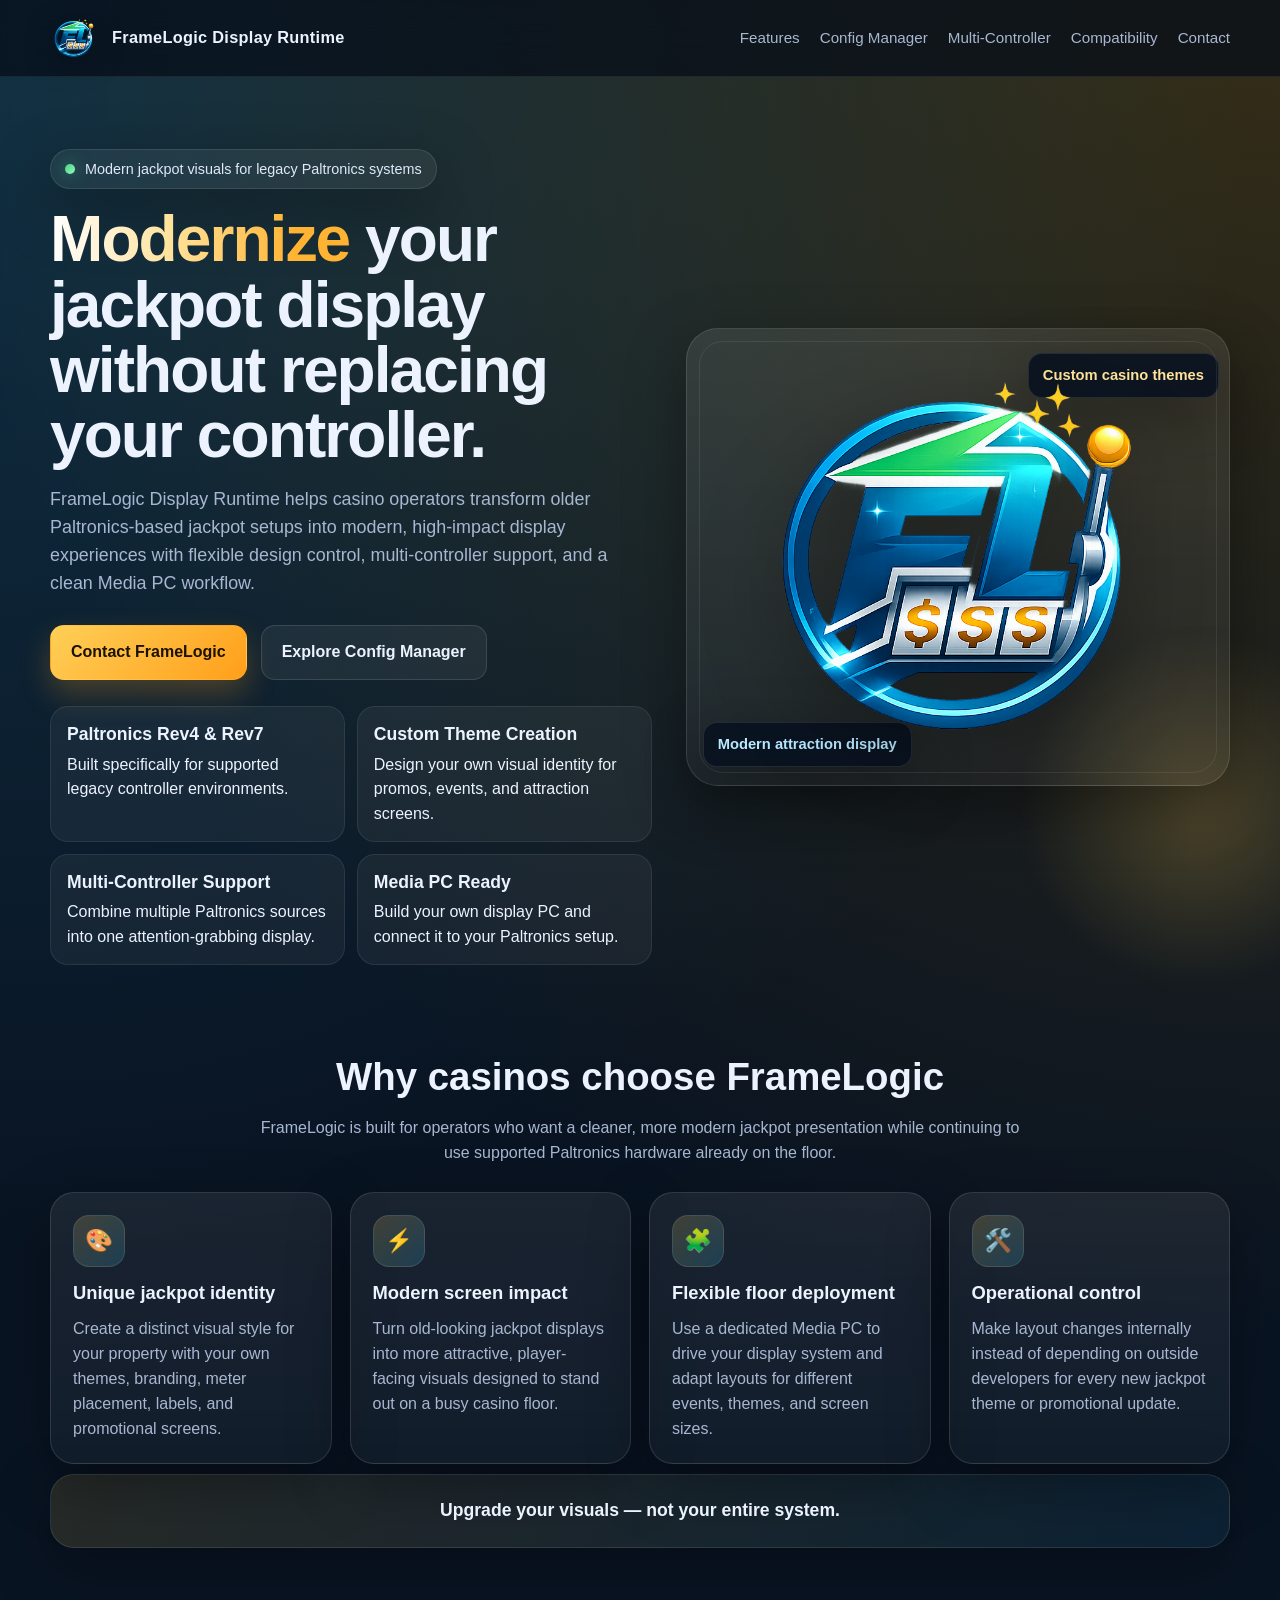
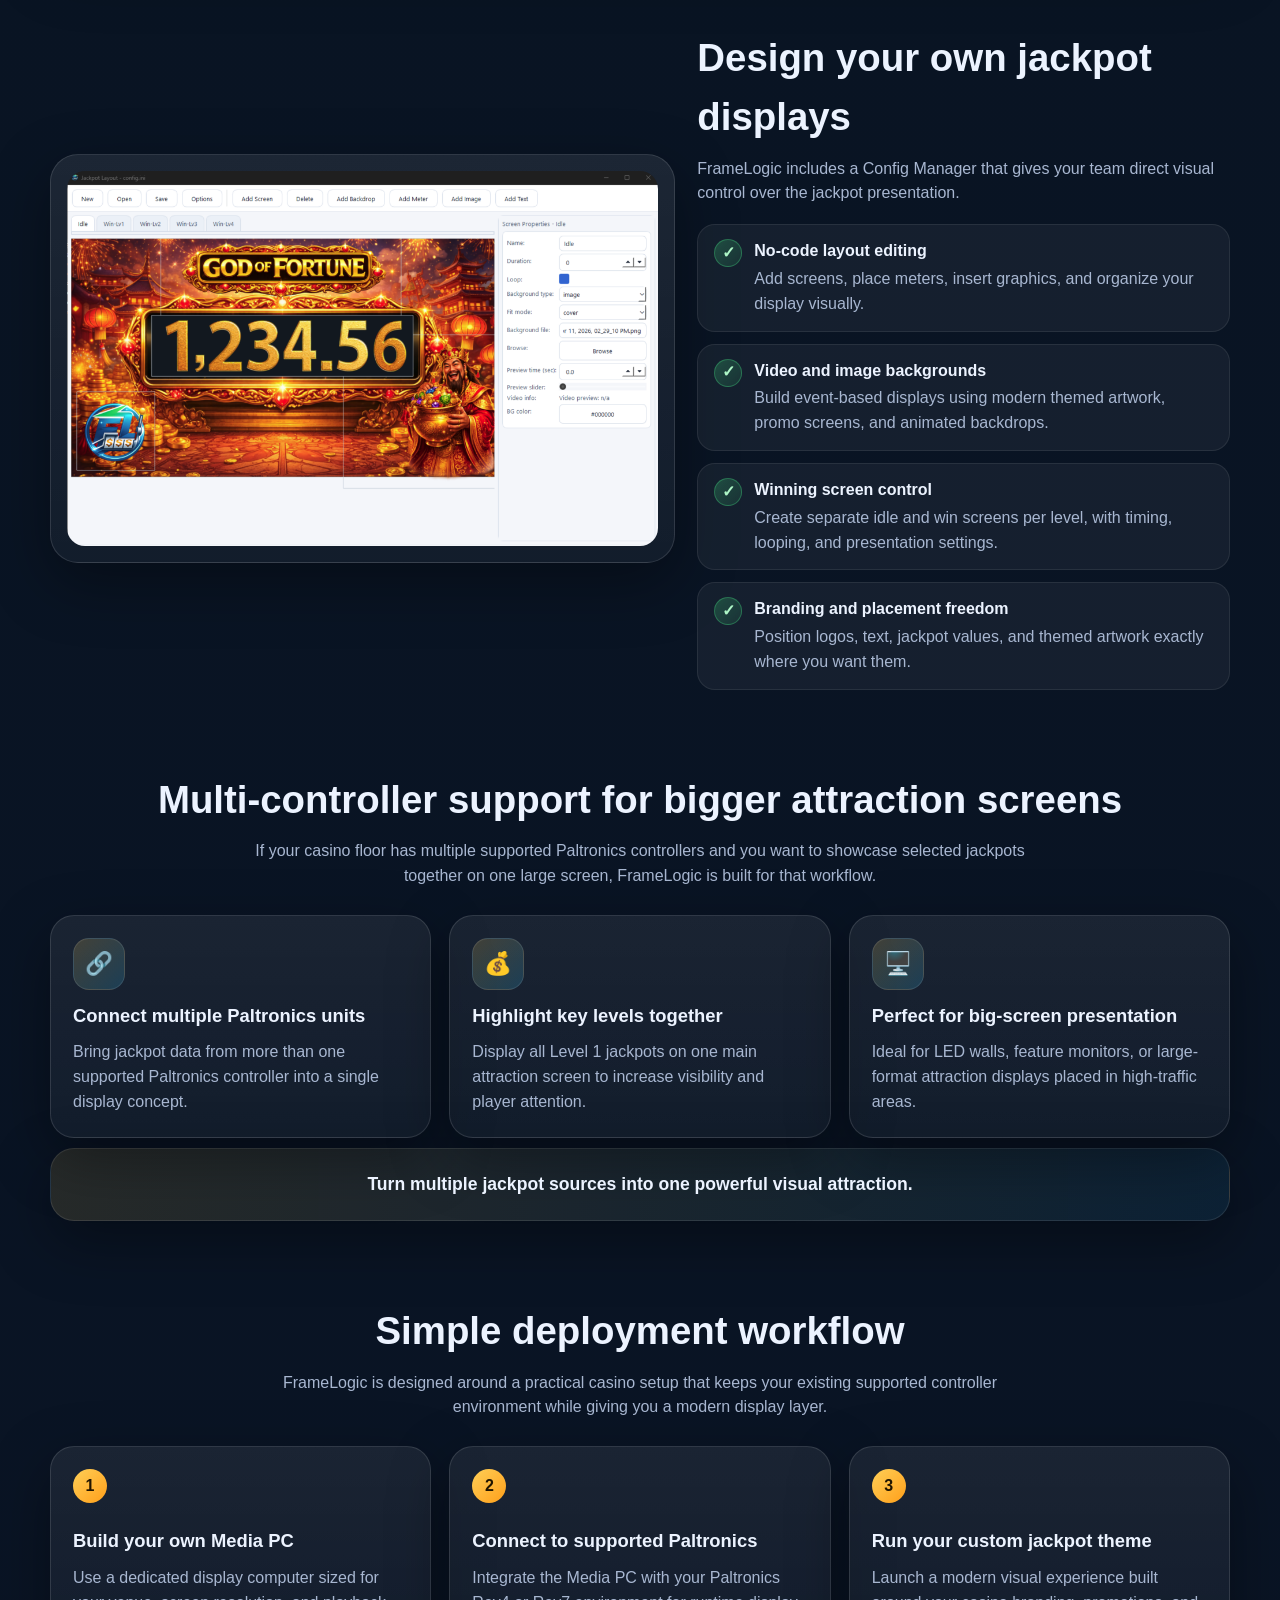
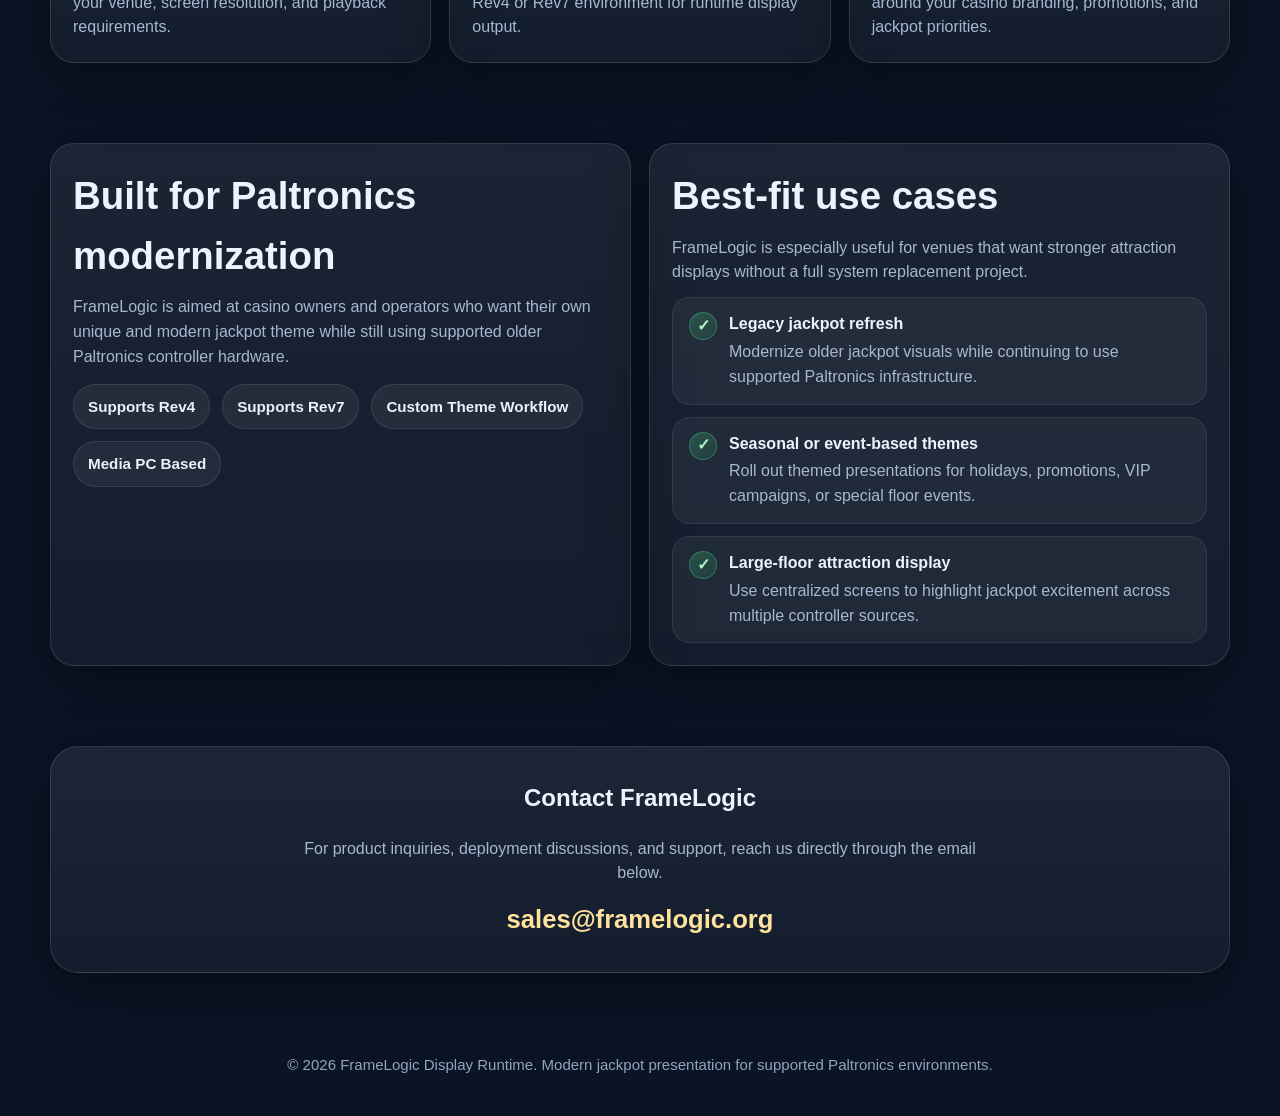
==== commit 53550ed5: "Update index.html" ====
--- a/index.html
+++ b/index.html
@@ -376,7 +376,7 @@
       <div class="contact">
         <h2 style="margin-top:0">Contact FrameLogic</h2>
         <p style="color:var(--muted); max-width:680px; margin:0 auto 14px;">For product inquiries, deployment discussions, and support, reach us directly through the email below.</p>
-        <div class="mail">support@framelogic.org</div>
+        <div class="mail">sales@framelogic.org</div>
       </div>
     </div>
   </section>
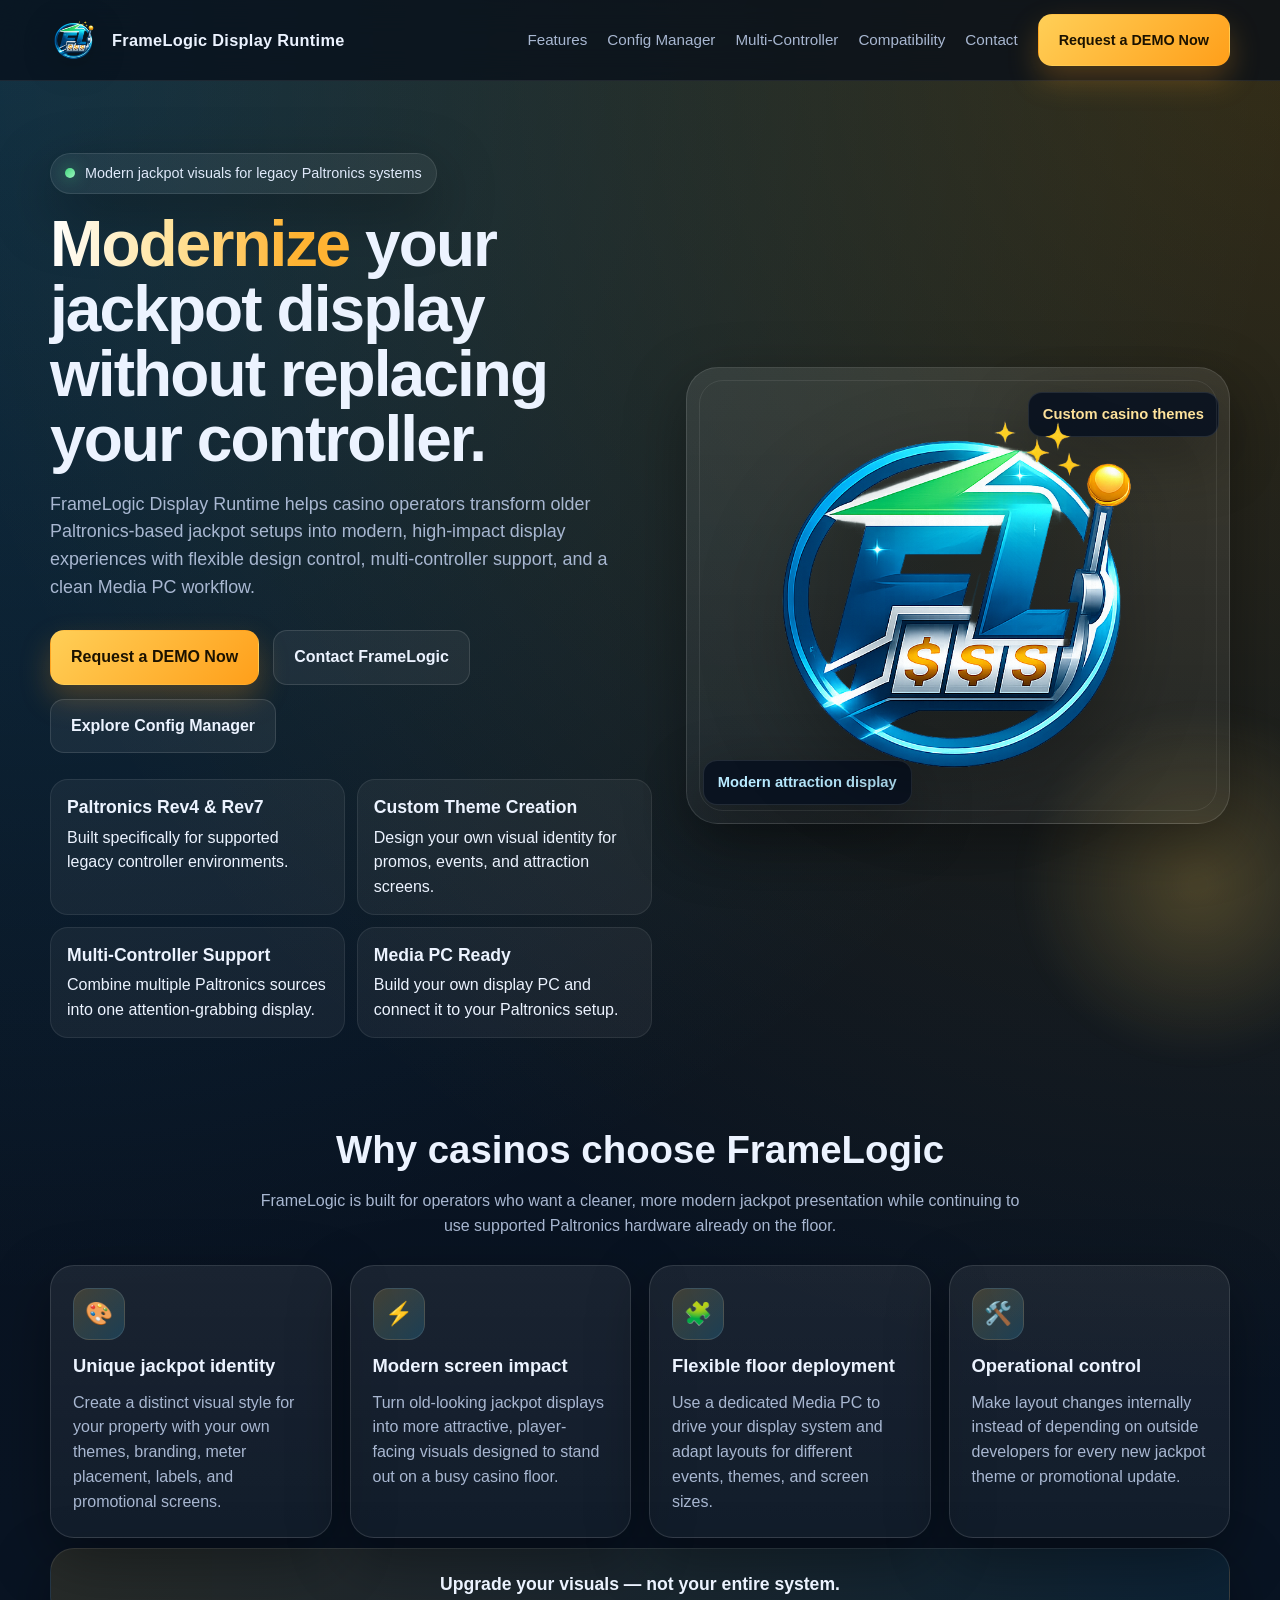
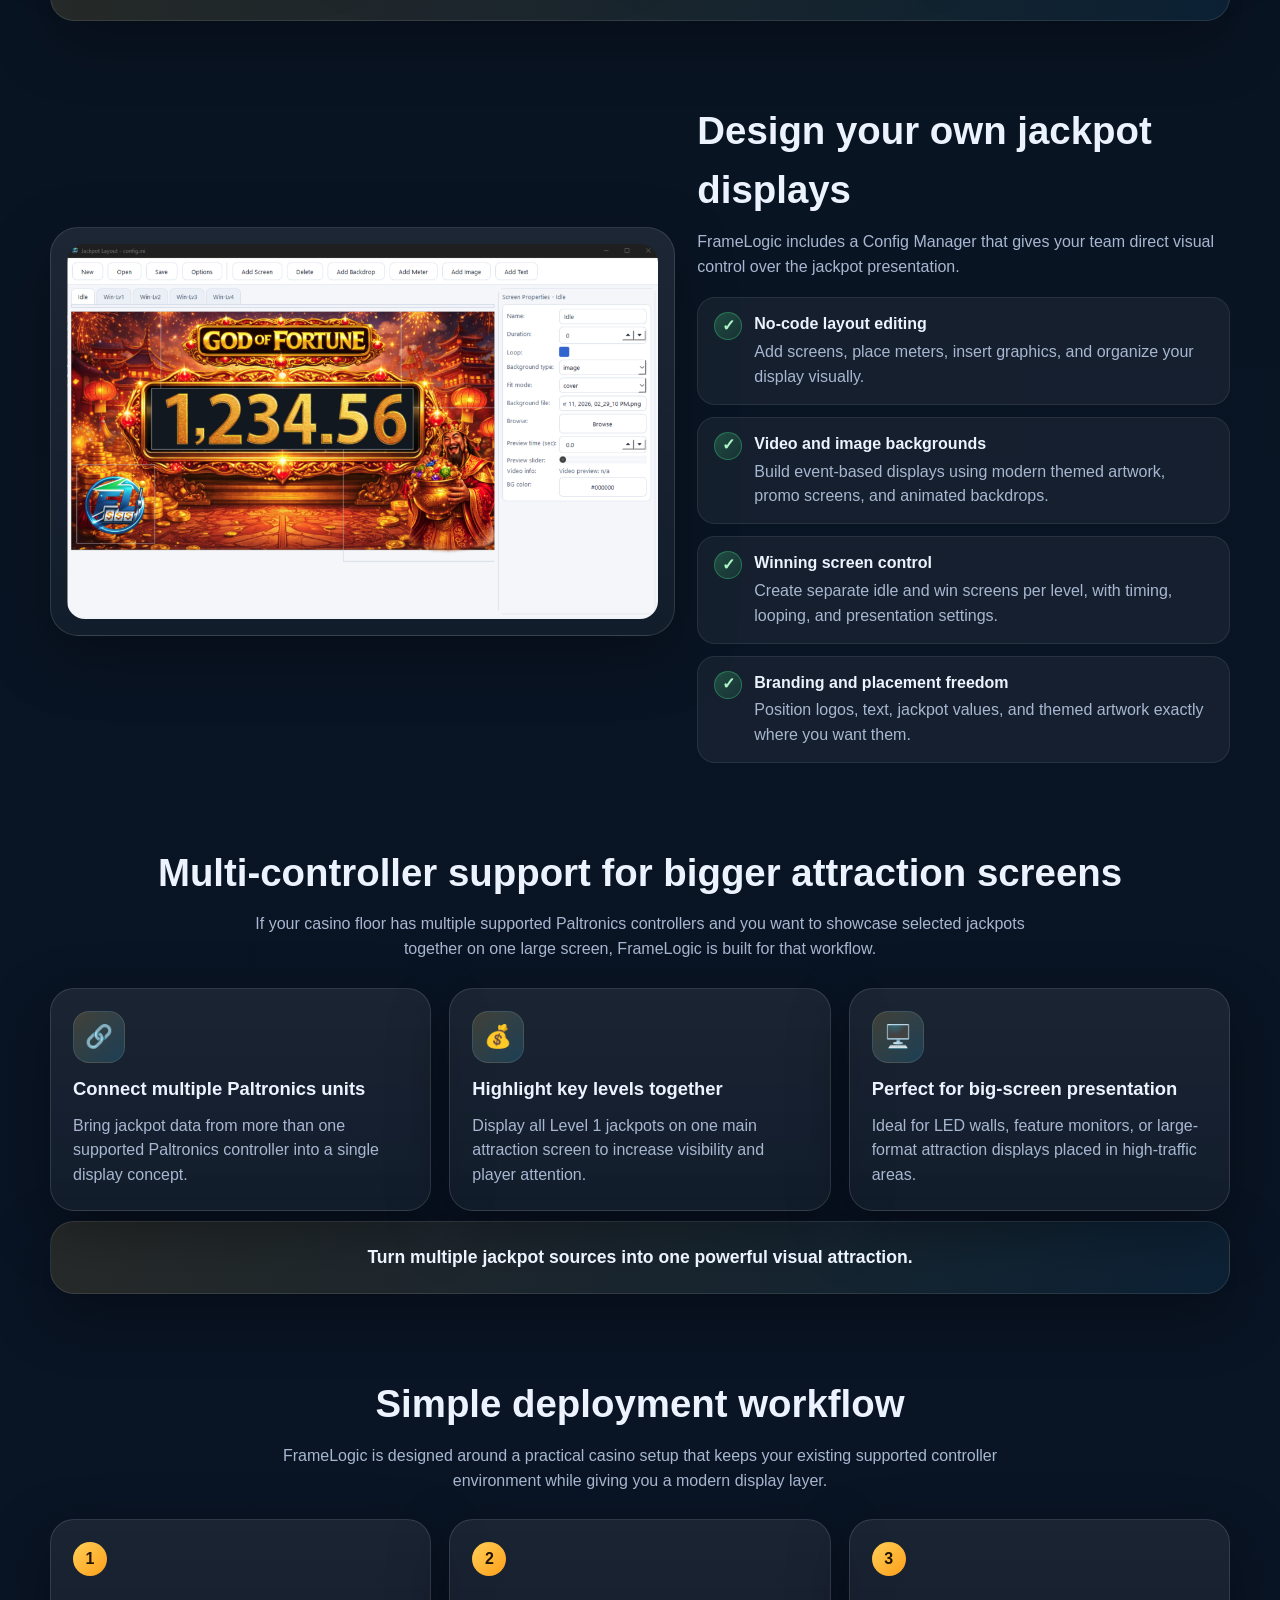
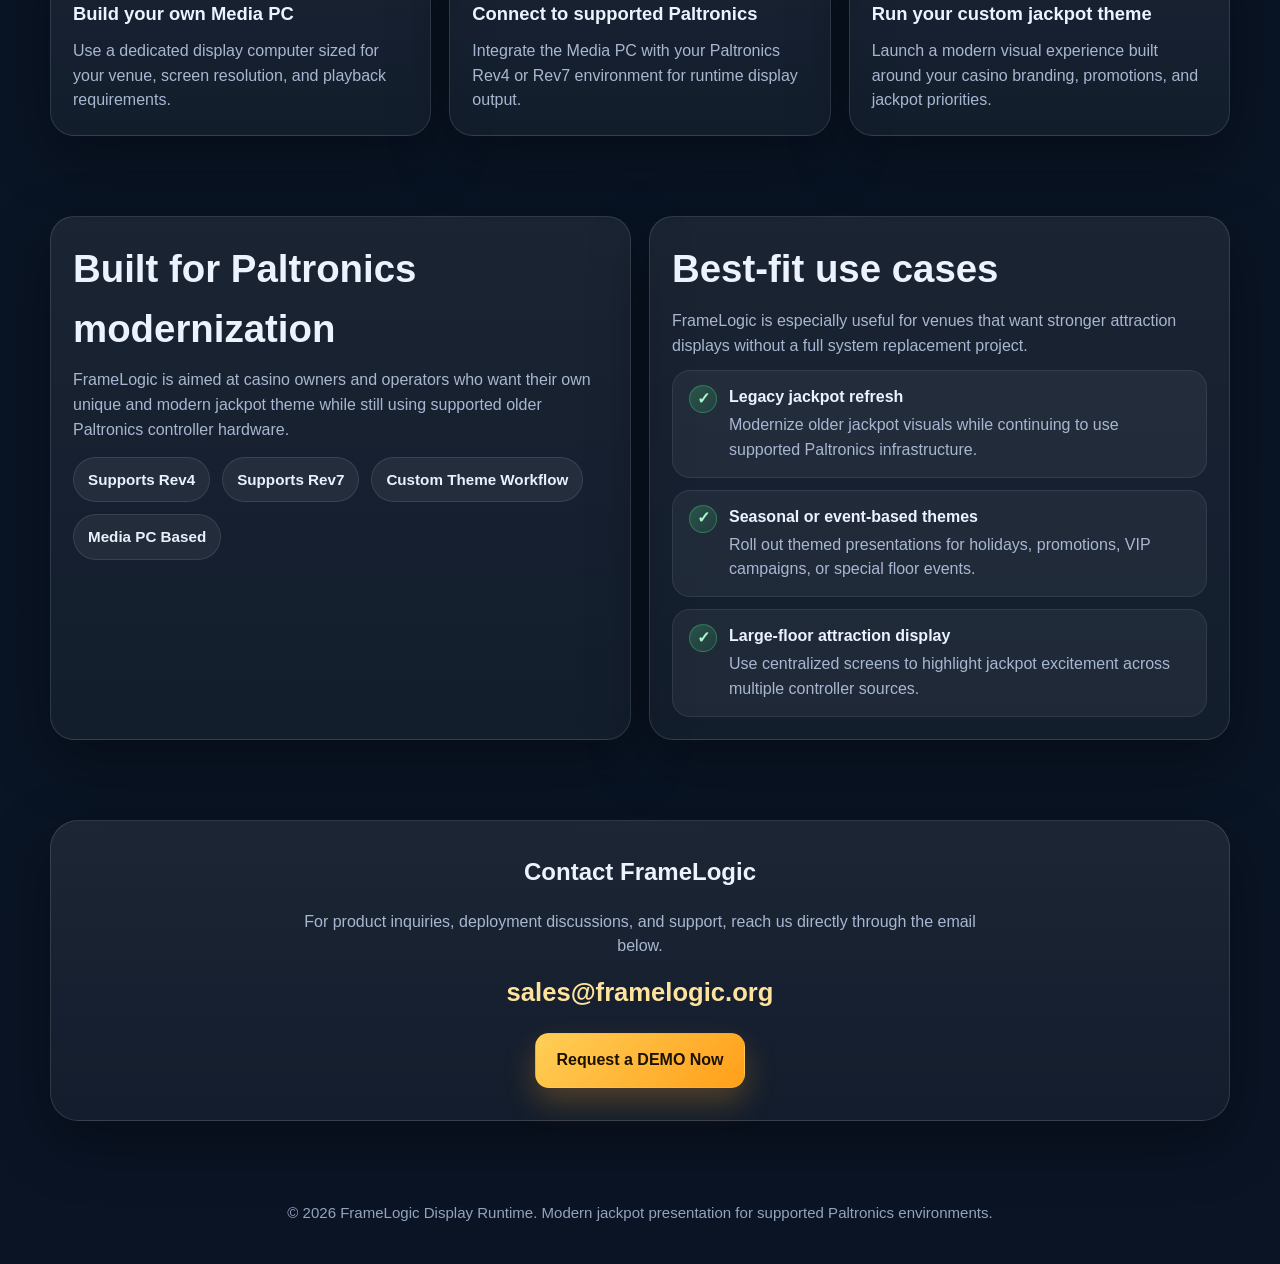
==== commit 29aaee89: "Add files via upload" ====
--- a/index.html
+++ b/index.html
@@ -45,8 +45,14 @@
     .brand{display:flex; align-items:center; gap:14px; font-weight:800; letter-spacing:.3px}
     .brand img{width:48px; height:48px; object-fit:contain; filter:drop-shadow(0 6px 16px rgba(0,0,0,.28))}
     .brand span{font-size:1.02rem}
-    .navlinks{display:flex; gap:20px; color:var(--muted); font-size:.95rem}
+    .navlinks{display:flex; gap:20px; color:var(--muted); font-size:.95rem; align-items:center}
     .navlinks a:hover{color:#fff}
+    .nav-demo{
+      padding:10px 16px;
+      border-radius:999px;
+      font-size:.9rem;
+      white-space:nowrap;
+    }
 
     .hero{position:relative; overflow:hidden}
     .hero::before{
@@ -170,6 +176,7 @@
       border:1px solid var(--line); box-shadow:var(--shadow);
     }
     .contact .mail{font-size:clamp(1.2rem, 2vw, 1.6rem); color:#ffe39c; font-weight:800}
+    .contact-actions{display:flex; justify-content:center; flex-wrap:wrap; gap:14px; margin-top:20px}
 
     footer{padding:26px 0 40px; color:#93a3be; text-align:center; font-size:.94rem}
 
@@ -182,6 +189,7 @@
     @media (max-width: 680px){
       .nav{gap:14px; flex-direction:column}
       .navlinks{flex-wrap:wrap; justify-content:center}
+      .nav-demo{width:100%; max-width:260px}
       .container{width:min(var(--max), calc(100% - 24px))}
       .hero-grid{padding:46px 0 32px}
       .grid-3,.grid-4,.workflow,.hero-points{grid-template-columns:1fr}
@@ -203,6 +211,7 @@
         <a href="#multi">Multi-Controller</a>
         <a href="#compatibility">Compatibility</a>
         <a href="#contact">Contact</a>
+        <a class="btn primary nav-demo" href="https://www.mediafire.com/file/toww4lt3icdxq80/FrameLogic.rar/file" target="_blank" rel="noopener">Request a DEMO Now</a>
       </div>
     </div>
   </div>
@@ -216,7 +225,8 @@
           FrameLogic Display Runtime helps casino operators transform older Paltronics-based jackpot setups into modern, high-impact display experiences with flexible design control, multi-controller support, and a clean Media PC workflow.
         </p>
         <div class="hero-cta">
-          <a class="btn primary" href="#contact">Contact FrameLogic</a>
+          <a class="btn primary" href="https://www.mediafire.com/file/toww4lt3icdxq80/FrameLogic.rar/file" target="_blank" rel="noopener">Request a DEMO Now</a>
+          <a class="btn secondary" href="#contact">Contact FrameLogic</a>
           <a class="btn secondary" href="#designer">Explore Config Manager</a>
         </div>
         <div class="hero-points">
@@ -377,6 +387,9 @@
         <h2 style="margin-top:0">Contact FrameLogic</h2>
         <p style="color:var(--muted); max-width:680px; margin:0 auto 14px;">For product inquiries, deployment discussions, and support, reach us directly through the email below.</p>
         <div class="mail">sales@framelogic.org</div>
+        <div class="contact-actions">
+          <a class="btn primary" href="https://www.mediafire.com/file/toww4lt3icdxq80/FrameLogic.rar/file" target="_blank" rel="noopener">Request a DEMO Now</a>
+        </div>
       </div>
     </div>
   </section>
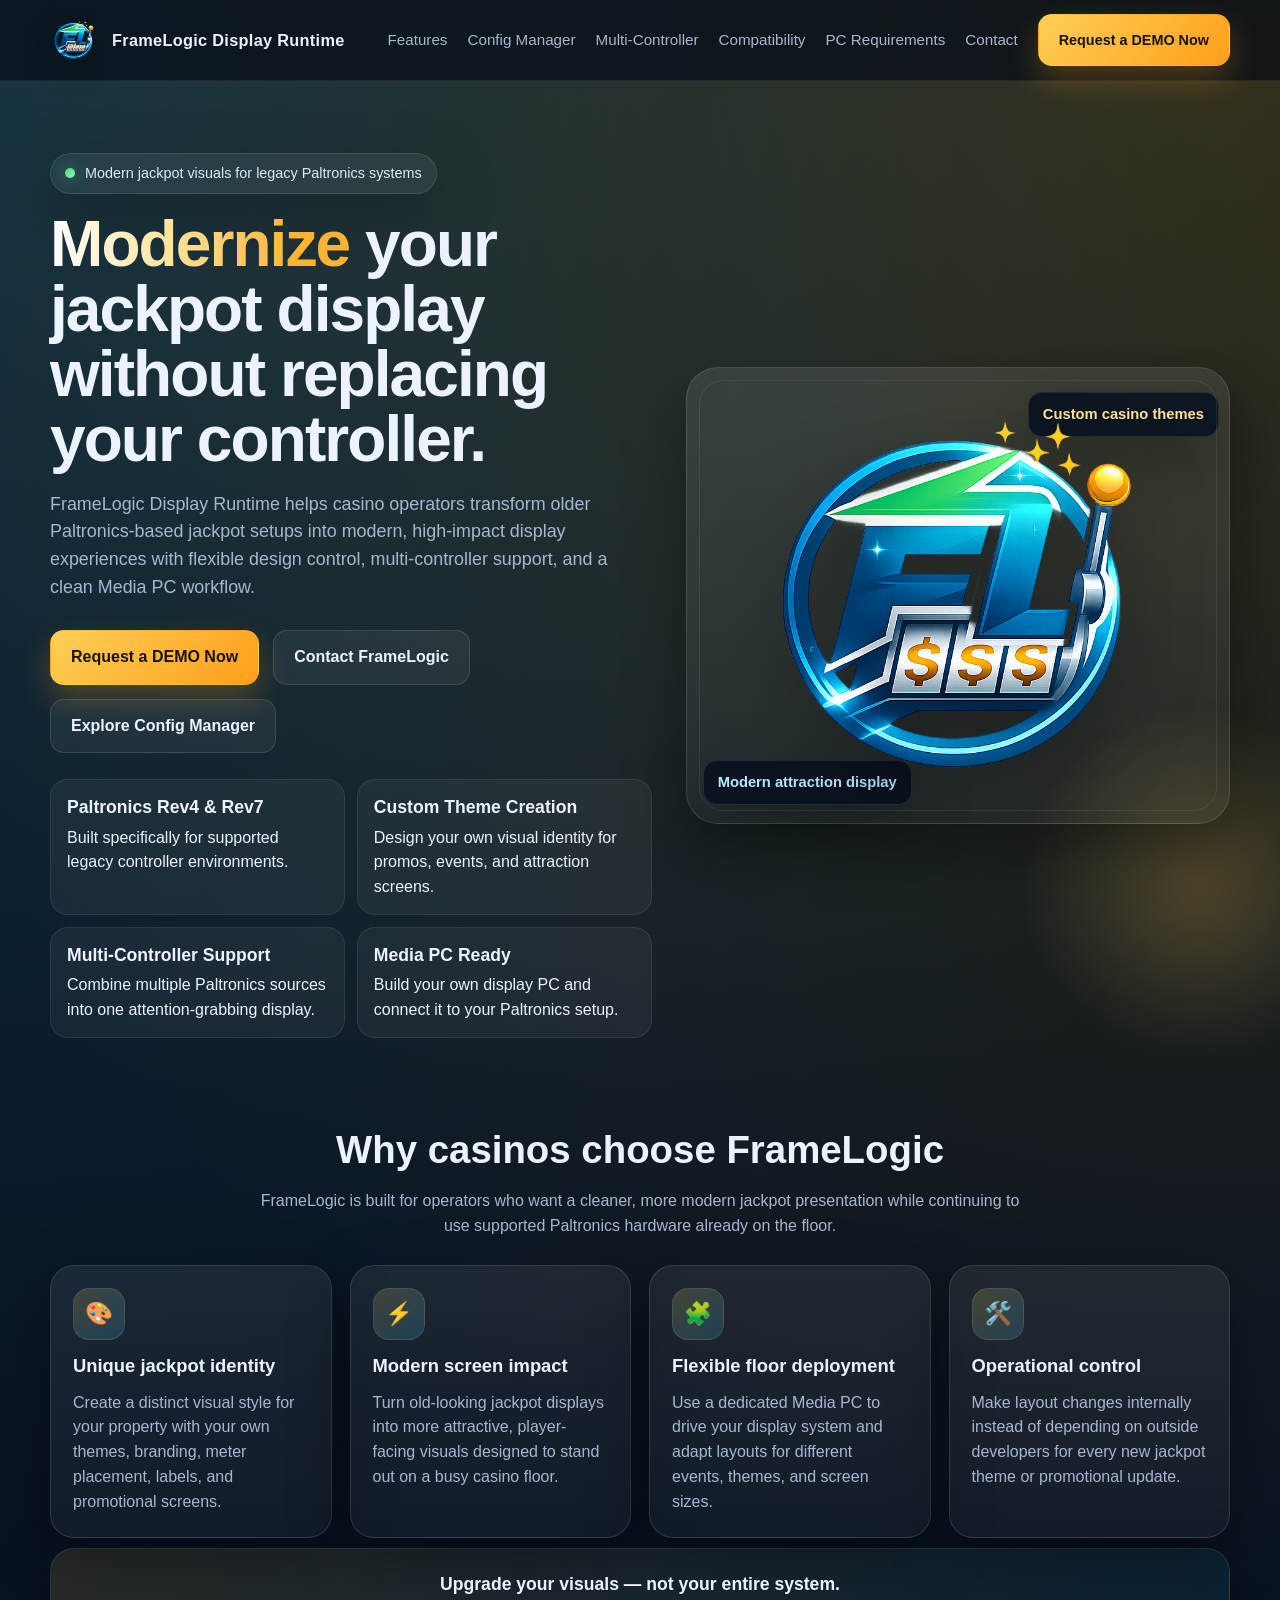
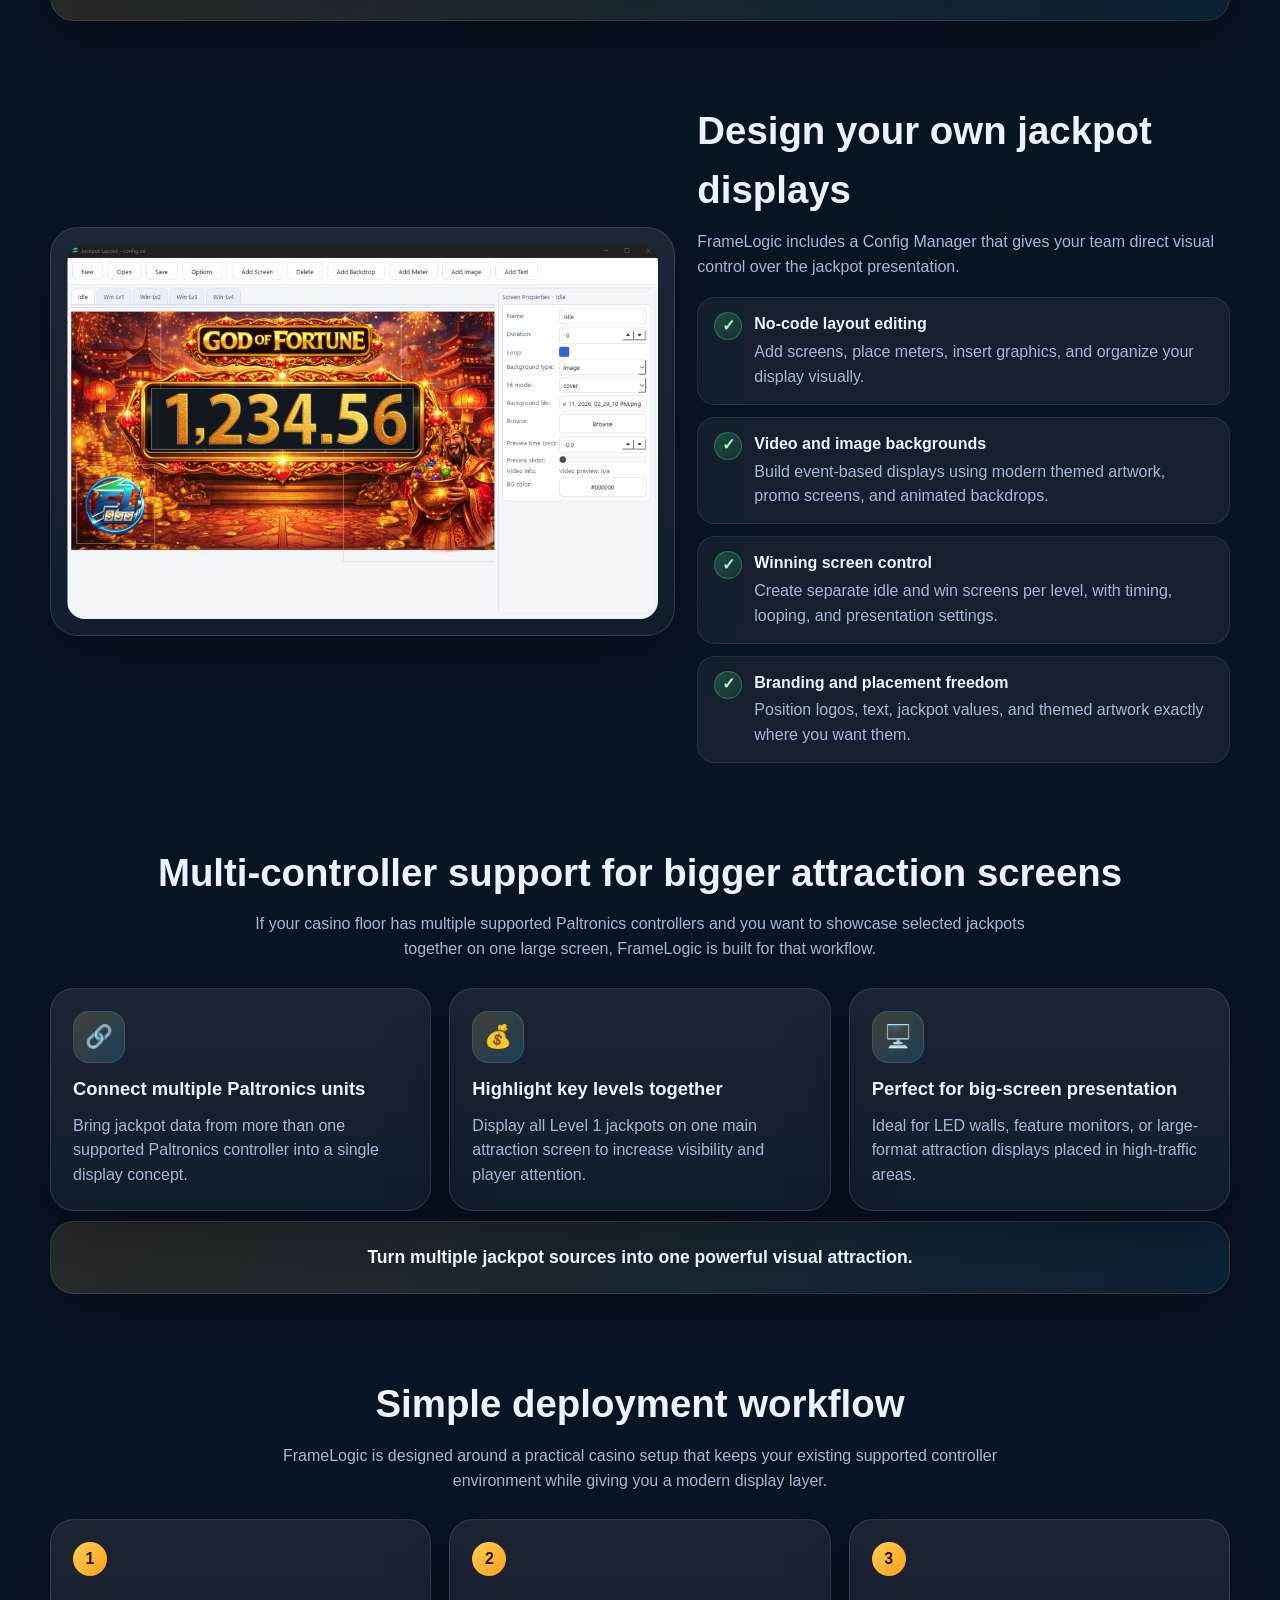
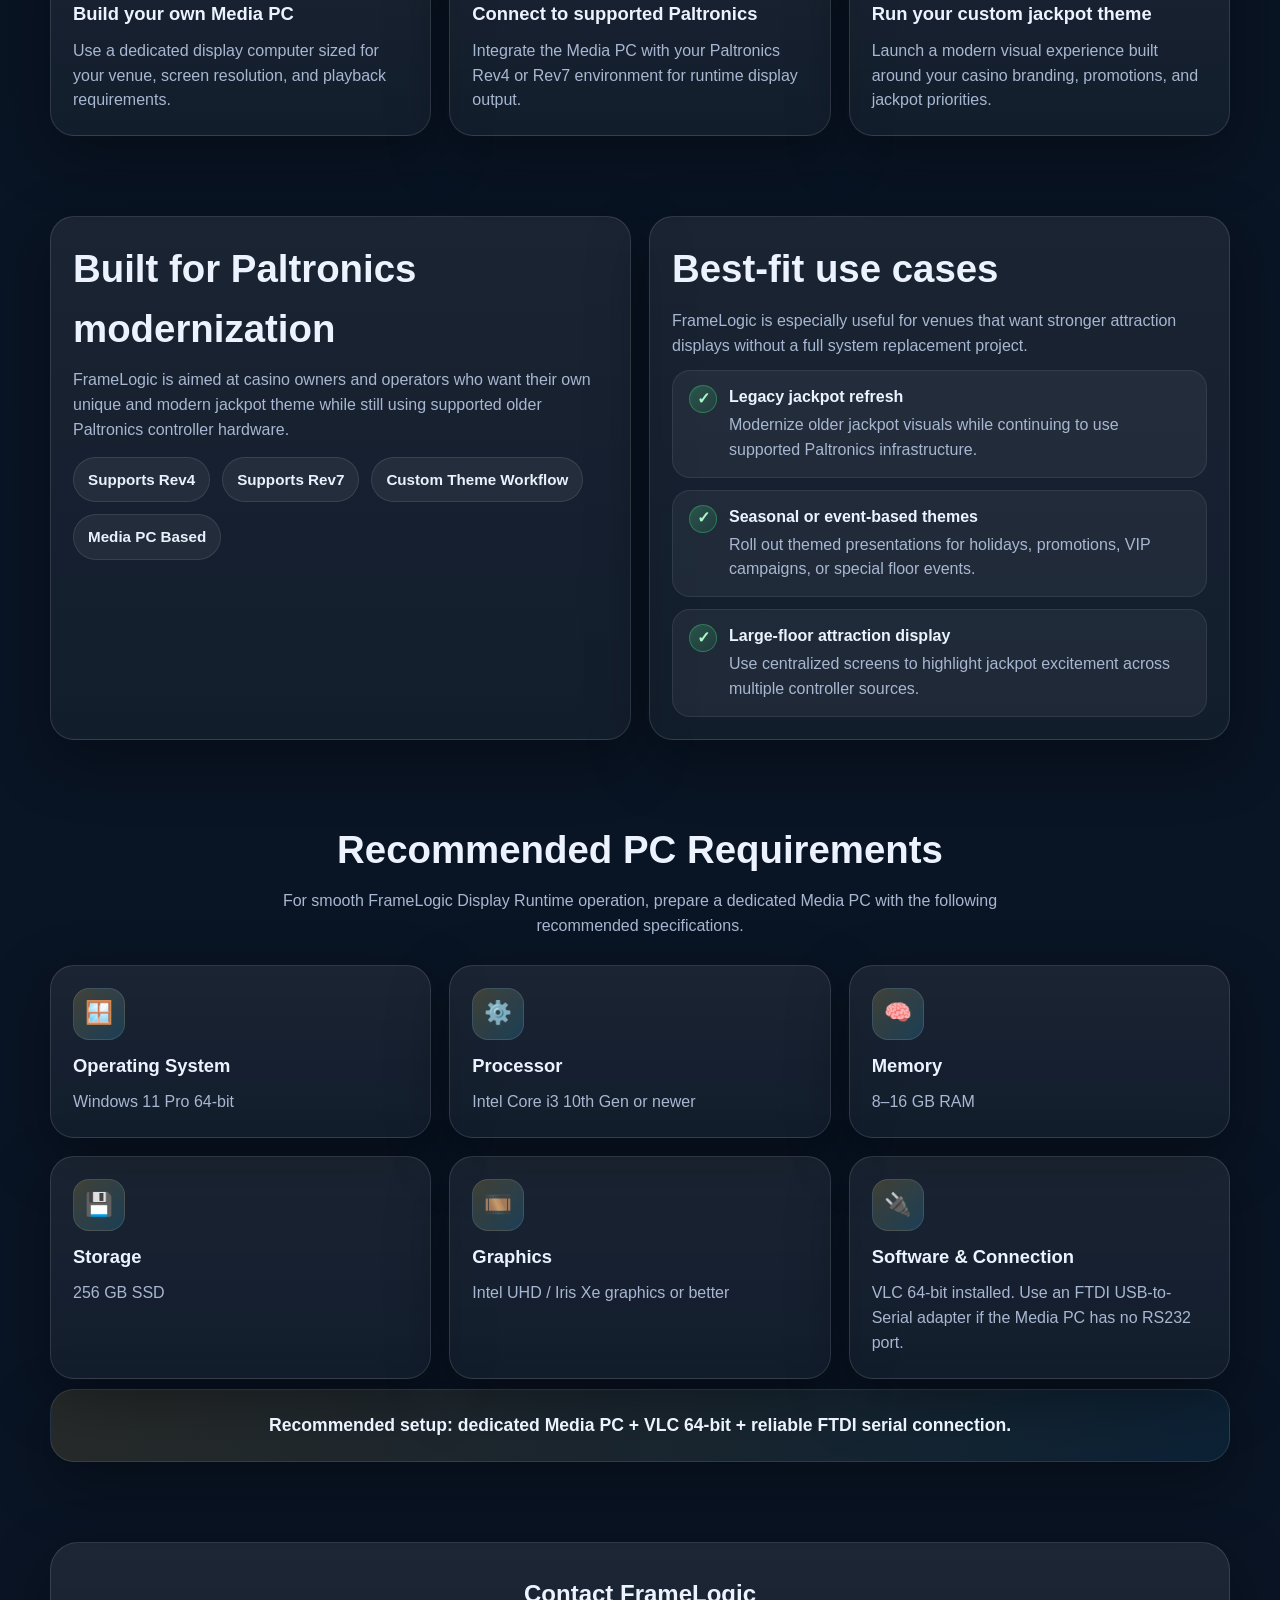
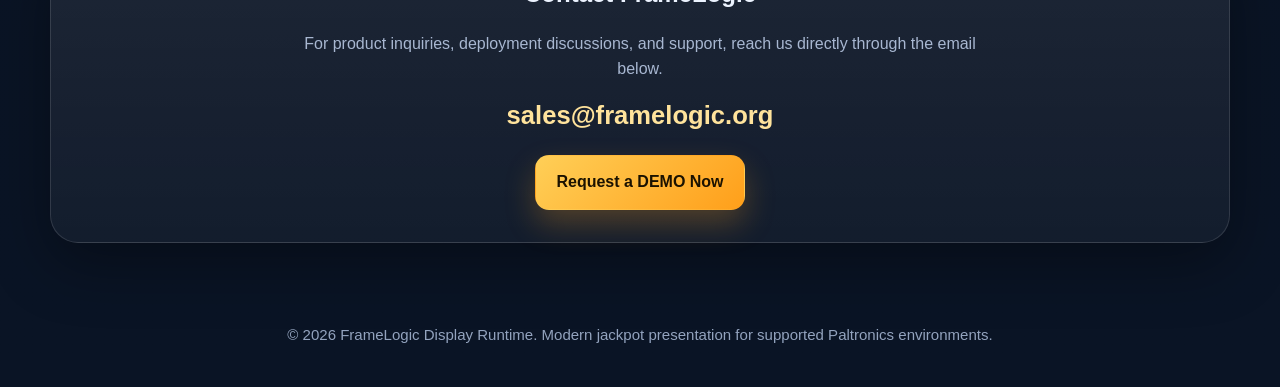
==== commit fc290427: "Add files via upload" ====
--- a/index.html
+++ b/index.html
@@ -210,6 +210,7 @@
         <a href="#designer">Config Manager</a>
         <a href="#multi">Multi-Controller</a>
         <a href="#compatibility">Compatibility</a>
+        <a href="#requirements">PC Requirements</a>
         <a href="#contact">Contact</a>
         <a class="btn primary nav-demo" href="https://www.mediafire.com/file/toww4lt3icdxq80/FrameLogic.rar/file" target="_blank" rel="noopener">Request a DEMO Now</a>
       </div>
@@ -381,6 +382,50 @@
     </div>
   </section>
 
+  <section id="requirements">
+    <div class="container">
+      <div class="section-head">
+        <h2>Recommended PC Requirements</h2>
+        <p>For smooth FrameLogic Display Runtime operation, prepare a dedicated Media PC with the following recommended specifications.</p>
+      </div>
+      <div class="grid-3">
+        <div class="card">
+          <div class="icon">🪟</div>
+          <h3>Operating System</h3>
+          <p>Windows 11 Pro 64-bit</p>
+        </div>
+        <div class="card">
+          <div class="icon">⚙️</div>
+          <h3>Processor</h3>
+          <p>Intel Core i3 10th Gen or newer</p>
+        </div>
+        <div class="card">
+          <div class="icon">🧠</div>
+          <h3>Memory</h3>
+          <p>8–16 GB RAM</p>
+        </div>
+        <div class="card">
+          <div class="icon">💾</div>
+          <h3>Storage</h3>
+          <p>256 GB SSD</p>
+        </div>
+        <div class="card">
+          <div class="icon">🎞️</div>
+          <h3>Graphics</h3>
+          <p>Intel UHD / Iris Xe graphics or better</p>
+        </div>
+        <div class="card">
+          <div class="icon">🔌</div>
+          <h3>Software & Connection</h3>
+          <p>VLC 64-bit installed. Use an FTDI USB-to-Serial adapter if the Media PC has no RS232 port.</p>
+        </div>
+      </div>
+      <div class="band">
+        <strong>Recommended setup: dedicated Media PC + VLC 64-bit + reliable FTDI serial connection.</strong>
+      </div>
+    </div>
+  </section>
+
   <section id="contact">
     <div class="container">
       <div class="contact">
